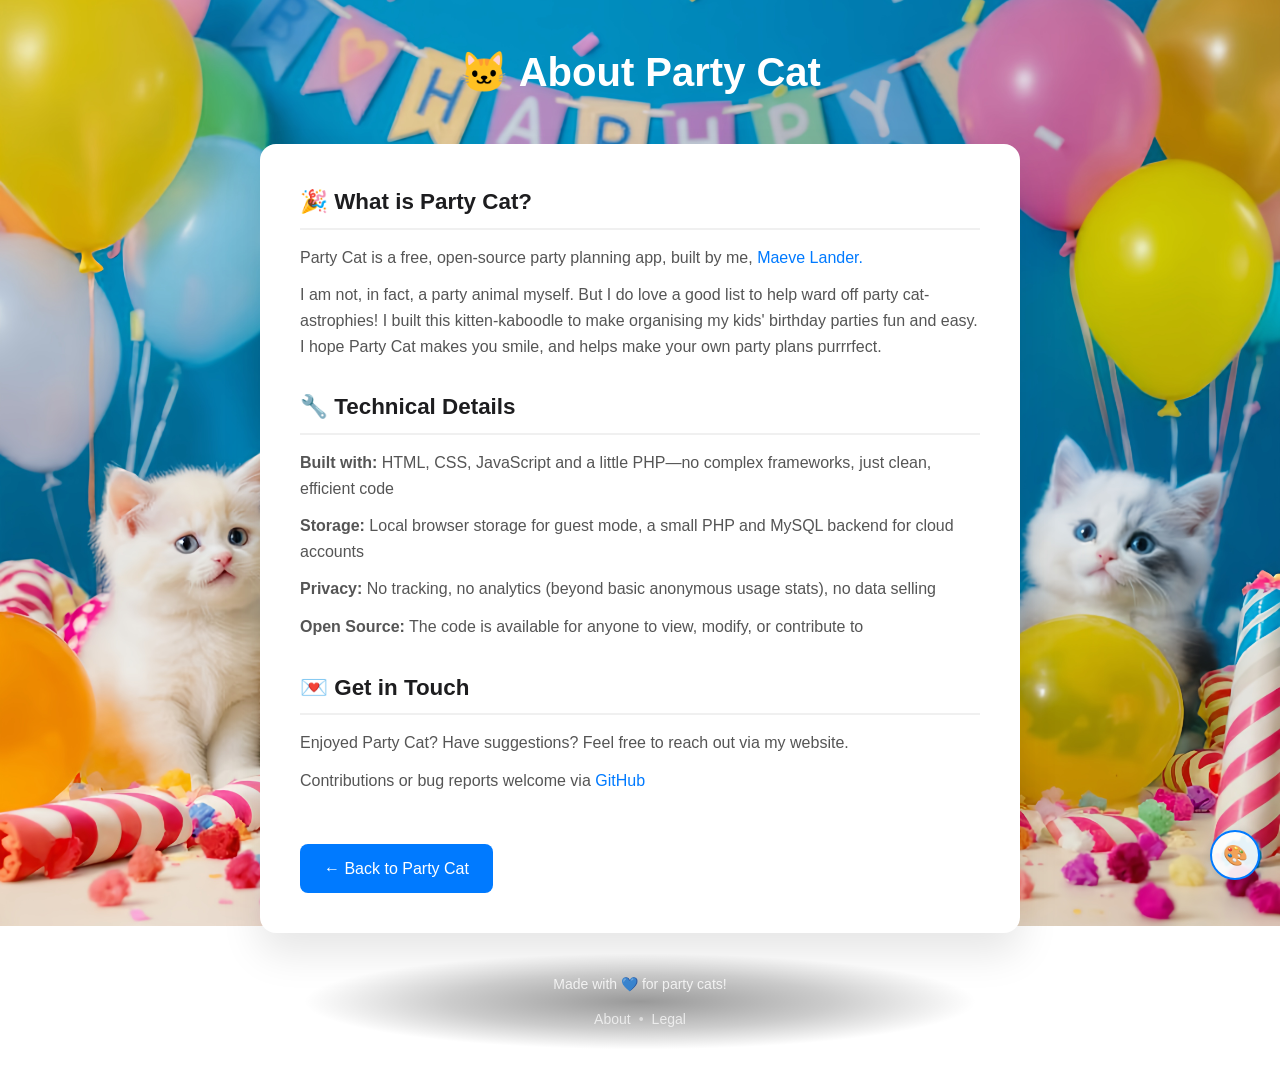
==== about.html @ 61559a0a "Move backend from Supabase to a self-hosted PHP + MySQL API Replace Supabase auth and REST with api/" ====
<!DOCTYPE html>
<html lang="en">
<head>
    <meta charset="UTF-8">
    <meta name="viewport" content="width=device-width, initial-scale=1.0">
    <title>About - Party Cat</title>
    <link rel="stylesheet" href="style.css">
</head>
<body class="page-about">
    <div class="page-container">
        <div class="page-header">
            <h1>🐱 About Party Cat</h1>
        </div>

        <div class="page-content">
            <div class="page-section">
                <h2>🎉 What is Party Cat?</h2>
                <p>Party Cat is a free, open-source party planning app, built by me, <a href="https://maevelander.net">Maeve Lander.</a></p>
                <p>I am not, in fact, a party animal myself. But I do love a good list to help ward off party cat-astrophies! I built this kitten-kaboodle to make organising my kids' birthday parties fun and easy. I hope Party Cat makes you smile, and helps make your own party plans purrrfect.</p>
            </div>

            <div class="page-section">
                <h2>🔧 Technical Details</h2>
                <p><strong>Built with:</strong> HTML, CSS, JavaScript and a little PHP—no complex frameworks, just clean, efficient code</p>
                <p><strong>Storage:</strong> Local browser storage for guest mode, a small PHP and MySQL backend for cloud accounts</p>
                <p><strong>Privacy:</strong> No tracking, no analytics (beyond basic anonymous usage stats), no data selling</p>
                <p><strong>Open Source:</strong> The code is available for anyone to view, modify, or contribute to</p>
            </div>

            <div class="page-section">
                <h2>💌 Get in Touch</h2>
                <p>Enjoyed Party Cat? Have suggestions? Feel free to reach out via my website.</p>
                <p>Contributions or bug reports welcome via <a href="https://github.com/maevelander/partycat">GitHub</a></p>
            </div>

            <a href="index.html" class="back-link">← Back to Party Cat</a>
        </div>
    </div>

    <!-- Footer -->
    <footer class="footer">
        <div class="footer-content">
            <div class="footer-love">
                Made with 💙 for party cats!
            </div>
            <div class="footer-links">
                <a href="about.html" class="footer-link">About</a>
                <span class="footer-separator">•</span>
                <a href="legal.html" class="footer-link">Legal</a>
            </div>
        </div>
    </footer>

    <!-- Background toggle button -->
    <button class="bg-toggle" onclick="
        document.body.classList.remove('bg-grey', 'bg-blue', 'bg-purple', 'bg-red');
        if (!window.bgIndex) window.bgIndex = 0;
        window.bgIndex = (window.bgIndex + 1) % 5;
        if (window.bgIndex === 1) {
            document.body.classList.add('bg-grey');
        } else if (window.bgIndex === 2) {
            document.body.classList.add('bg-blue');
        } else if (window.bgIndex === 3) {
            document.body.classList.add('bg-purple');
        } else if (window.bgIndex === 4) {
            document.body.classList.add('bg-red');
        }
        localStorage.setItem('partycat-bg', window.bgIndex);
    " title="Change background">🎨</button>

    <script>
        // Load saved background on page load
        document.addEventListener('DOMContentLoaded', function() {
            const savedBg = localStorage.getItem('partycat-bg');
            if (savedBg) {
                window.bgIndex = parseInt(savedBg);
                document.body.classList.remove('bg-grey', 'bg-blue', 'bg-purple', 'bg-red');
                if (window.bgIndex === 1) {
                    document.body.classList.add('bg-grey');
                } else if (window.bgIndex === 2) {
                    document.body.classList.add('bg-blue');
                } else if (window.bgIndex === 3) {
                    document.body.classList.add('bg-purple');
                } else if (window.bgIndex === 4) {
                    document.body.classList.add('bg-red');
                }
            }
        });
    </script>
</body>
</html>
---- style.css ----
* {
    margin: 0;
    padding: 0;
    box-sizing: border-box;
}

    body {
        font-family: -apple-system, BlinkMacSystemFont, 'Segoe UI', Roboto, sans-serif;
        background: url('purrrfect.jpg') center/cover no-repeat fixed;
        min-height: 100vh;
        padding: 20px;
        line-height: 1.6;
        transition: background 0.3s ease;
    }

    body.bg-grey {
        background: linear-gradient(135deg, #4facfe 0%, #00f2fe 60%, #004d7a 100%) !important;
        min-height: 100vh;
    }

    body.bg-blue {
        background: linear-gradient(135deg, #667eea 0%, #764ba2 60%, #4c63d2 100%) !important;
        min-height: 100vh;
    }

    body.bg-purple {
        background: linear-gradient(135deg, #11998e 0%, #38ef7d 60%, #0a5d61 100%) !important;
        min-height: 100vh;
    }

    body.bg-red {
        background: linear-gradient(135deg, #c44569 0%, #944e6b 60%, #4a1a2c 100%) !important;
        min-height: 100vh;
    }

    .container {
        max-width: 800px;
        margin: 0 auto;
        background: white;
        border-radius: 12px;
        padding: 30px;
        box-shadow: 0 8px 16px rgba(0, 0, 0, 0.1);
    }

    h1 {
        color: #1d1d1f;
        margin-bottom: 30px;
        text-align: center;
        font-size: 2.5em;
    }

    .add-guest {
        display: flex;
        gap: 10px;
        margin-bottom: 30px;
    }

    .add-guest input {
        flex: 1;
        padding: 12px;
        border: 2px solid #e5e5e7;
        border-radius: 8px;
        font-size: 16px;
    }

    .add-guest input:focus {
        outline: none;
        border-color: #007aff;
    }

    .add-guest button {
        padding: 12px 24px;
        background: #007aff;
        color: white;
        border: none;
        border-radius: 8px;
        font-size: 16px;
        cursor: pointer;
        transition: background 0.2s;
    }

    .add-guest button:hover {
        background: #0056b3;
    }

    .stats {
        display: grid;
        grid-template-columns: repeat(auto-fit, minmax(150px, 1fr));
        gap: 20px;
        margin-bottom: 30px;
    }

    .stat {
        background: #f8f9fa;
        padding: 20px;
        border-radius: 8px;
        text-align: center;
    }

    .stat-number {
        font-size: 2em;
        font-weight: bold;
        color: #1d1d1f;
    }

    .stat-label {
        color: #6e6e73;
        font-size: 0.9em;
    }

    .guest-list {
        display: grid;
        gap: 10px;
    }

    .guest-item {
        display: flex;
        align-items: center;
        justify-content: space-between;
        padding: 15px;
        background: #f8f9fa;
        border-radius: 8px;
        transition: background 0.2s;
    }

    .guest-item.yes {
        background: #d4edda;
        border-left: 4px solid #28a745;
    }

    .guest-item.no {
        background: #f8d7da;
        border-left: 4px solid #dc3545;
    }

    .guest-name {
        font-weight: 500;
        color: #1d1d1f;
        margin-right: 8px;
    }

    .guest-count {
        font-size: 0.85em;
        color: #6e6e73;
        margin-right: 8px;
    }

    .guest-actions {
        display: flex;
        gap: 10px;
    }

    .btn {
        padding: 8px 16px;
        border: none;
        border-radius: 6px;
        cursor: pointer;
        font-size: 14px;
        transition: all 0.2s;
    }

    .btn-yes {
        background: #28a745;
        color: white;
    }

    .btn-yes:hover {
        background: #218838;
    }

    .btn-no {
        background: #dc3545;
        color: white;
    }

    .btn-no:hover {
        background: #c82333;
    }

    .btn-pending {
        background: #6c757d;
        color: white;
    }

    .btn-pending:hover {
        background: #5a6268;
    }

    .btn-delete {
        background: #495057;
        color: white;
    }

    .btn-delete:hover {
        background: #343a40;
    }

    .status-badge {
        padding: 4px 8px;
        border-radius: 4px;
        font-size: 12px;
        font-weight: 500;
    }

    .status-yes {
        background: #d4edda;
        color: #155724;
    }

    .status-no {
        background: #f8d7da;
        color: #721c24;
    }

    .status-pending {
        background: #e2e3e5;
        color: #495057;
    }

    .empty-state {
        text-align: center;
        padding: 40px;
        color: #6e6e73;
    }

    .tabs {
        display: flex;
        border-bottom: 2px solid #e5e5e7;
        margin-bottom: 30px;
    }

    .tab {
        padding: 15px 30px;
        background: none;
        border: none;
        cursor: pointer;
        font-size: 16px;
        font-weight: 500;
        color: #6e6e73;
        border-bottom: 2px solid transparent;
        transition: all 0.2s;
    }

    .tab.active {
        color: #007aff;
        border-bottom-color: #007aff;
    }

    .tab:hover {
        color: #007aff;
    }

    .tab-content {
        display: none;
    }

    .tab-content.active {
        display: block;
    }

    .todo-item {
        display: flex;
        align-items: center;
        justify-content: space-between;
        padding: 15px;
        background: #f8f9fa;
        border-radius: 8px;
        margin-bottom: 10px;
        transition: background 0.2s;
    }

    .todo-item.completed {
        background: #d4edda;
        border-left: 4px solid #28a745;
    }

    .todo-item.completed .todo-text {
        text-decoration: line-through;
        color: #6e6e73;
    }

    .todo-text {
        flex: 1;
        margin-right: 15px;
    }

    .todo-actions {
        display: flex;
        gap: 10px;
    }

    .add-todo {
        display: flex;
        gap: 10px;
        margin-bottom: 30px;
    }

    .add-todo input {
        flex: 1;
        padding: 12px;
        border: 2px solid #e5e5e7;
        border-radius: 8px;
        font-size: 16px;
    }

    .add-todo input:focus {
        outline: none;
        border-color: #007aff;
    }

    /* Shopping List Styles */
    .shopping-item {
        display: flex;
        justify-content: space-between;
        align-items: center;
        padding: 15px;
        margin: 8px 0;
        background: white;
        border-radius: 8px;
        border: 1px solid #e5e5e7;
        transition: all 0.2s;
    }

    .shopping-item:hover {
        box-shadow: 0 2px 8px rgba(0, 0, 0, 0.1);
    }

    .shopping-item.bought {
        background: #f8f9fa;
        opacity: 0.8;
    }

    .shopping-item.bought .shopping-text {
        text-decoration: line-through;
        color: #6c757d;
    }

    .shopping-text {
        flex: 1;
        font-size: 16px;
        color: #333;
    }

    .shopping-actions {
        display: flex;
        gap: 10px;
    }

    .add-shopping-item {
        display: flex;
        gap: 10px;
        margin-bottom: 30px;
    }

    .add-shopping-item input {
        flex: 1;
        padding: 12px;
        border: 2px solid #e5e5e7;
        border-radius: 8px;
        font-size: 16px;
    }

    .add-shopping-item input:focus {
        outline: none;
        border-color: #007aff;
    }

    .add-shopping-item button {
        padding: 12px 24px;
        background: #007aff;
        color: white;
        border: none;
        border-radius: 8px;
        cursor: pointer;
        font-size: 16px;
        font-weight: 500;
        transition: background 0.2s;
    }

    .add-shopping-item button:hover {
        background: #0056b3;
    }

    .shopping-stats {
        display: grid;
        grid-template-columns: repeat(auto-fit, minmax(120px, 1fr));
        gap: 20px;
        margin-bottom: 30px;
    }

    .shopping-list {
        min-height: 200px;
    }

    .add-todo button {
        padding: 12px 24px;
        background: #007aff;
        color: white;
        border: none;
        border-radius: 8px;
        font-size: 16px;
        cursor: pointer;
        transition: background 0.2s;
    }

    .add-todo button:hover {
        background: #0056b3;
    }

    .todo-stats {
        display: grid;
        grid-template-columns: repeat(auto-fit, minmax(150px, 1fr));
        gap: 20px;
        margin-bottom: 30px;
    }

    /* Authentication styles */
    .auth-container {
        max-width: 400px;
        margin: 0 auto;
        background: white;
        border-radius: 12px;
        padding: 40px;
        box-shadow: 0 4px 6px rgba(0, 0, 0, 0.1);
    }

    .auth-tabs {
        display: flex;
        margin-bottom: 30px;
        border-bottom: 2px solid #e5e5e7;
    }

    .auth-tab {
        flex: 1;
        padding: 15px;
        background: none;
        border: none;
        cursor: pointer;
        font-size: 16px;
        font-weight: 500;
        color: #6e6e73;
        border-bottom: 2px solid transparent;
        transition: all 0.2s;
    }

    .auth-tab.active {
        color: #007aff;
        border-bottom-color: #007aff;
    }

    .auth-form {
        display: none;
    }

    .auth-form.active {
        display: block;
    }

    .form-group {
        margin-bottom: 20px;
    }

    .form-group label {
        display: block;
        margin-bottom: 5px;
        font-weight: 500;
        color: #1d1d1f;
    }

    .form-group input {
        width: 100%;
        padding: 12px;
        border: 2px solid #e5e5e7;
        border-radius: 8px;
        font-size: 16px;
    }

    .form-group input:focus {
        outline: none;
        border-color: #007aff;
    }

    .password-input-container {
        position: relative;
    }

    .password-toggle {
        position: absolute;
        right: 12px;
        top: 50%;
        transform: translateY(-50%);
        background: none;
        border: none;
        cursor: pointer;
        color: #6e6e73;
        padding: 4px;
        transition: color 0.2s;
        display: flex;
        align-items: center;
        justify-content: center;
    }

    .password-toggle:hover {
        color: #007aff;
    }

    .password-toggle svg {
        pointer-events: none;
    }

    .auth-button {
        width: 100%;
        padding: 12px;
        background: #007aff;
        color: white;
        border: none;
        border-radius: 8px;
        font-size: 16px;
        font-weight: 500;
        cursor: pointer;
        transition: background 0.2s;
    }

    .auth-button:hover {
        background: #0056b3;
    }

    .auth-button:disabled {
        background: #ccc;
        cursor: not-allowed;
    }

    .error-message {
        color: #dc3545;
        font-size: 14px;
        margin-top: 10px;
    }

    .success-message {
        color: #28a745;
        font-size: 14px;
        margin-top: 10px;
    }

    .forgot-password {
        text-align: center;
        margin: 15px 0;
    }

    .forgot-password-link {
        background: none;
        border: none;
        color: #007aff;
        cursor: pointer;
        font-size: 14px;
        text-decoration: none;
        transition: color 0.2s;
        padding: 4px 0;
    }

    .forgot-password-link:hover {
        color: #0056b3;
        text-decoration: underline;
    }

    .guest-mode-option {
        text-align: center;
        margin-top: 20px;
        padding-top: 20px;
        border-top: 1px solid #e0e0e0;
    }

    .guest-mode-option p {
        color: #6e6e73;
        font-size: 14px;
        margin: 0 0 12px 0;
    }

    .guest-mode-btn {
        width: 100%;
        padding: 12px;
        background: transparent;
        color: #007aff;
        border: 2px solid #007aff;
        border-radius: 8px;
        font-size: 16px;
        font-weight: 500;
        cursor: pointer;
        transition: all 0.2s;
    }

    .guest-mode-btn:hover {
        background: #007aff;
        color: white;
    }

    .guest-mode-note {
        color: #8e8e93 !important;
        font-size: 12px !important;
        margin-top: 8px !important;
    }

    .form-group small {
        display: block;
        color: #6e6e73;
        font-size: 12px;
        margin-top: 5px;
    }

    .hidden {
        display: none;
    }

    .user-info {
        display: flex;
        justify-content: flex-end;
        align-items: center;
        margin-bottom: 20px;
        gap: 10px;
    }

    .clear-data-btn {
        background: none;
        border: none;
        color: #dc3545;
        cursor: pointer;
        font-size: 14px;
        text-decoration: none;
        padding: 4px 8px;
        transition: color 0.2s;
    }

    .clear-data-btn:hover {
        color: #b02a37;
    }

    .logout-btn {
        background: none;
        border: none;
        color: #6c757d;
        cursor: pointer;
        font-size: 14px;
        text-decoration: none;
        padding: 4px 8px;
        transition: color 0.2s;
    }

    .logout-btn:hover {
        color: #495057;
    }

    .upgrade-btn {
        background: #007aff;
        border: none;
        color: white;
        cursor: pointer;
        font-size: 14px;
        text-decoration: none;
        padding: 8px 16px;
        border-radius: 6px;
        transition: background 0.2s;
        font-weight: 500;
    }

    .upgrade-btn:hover {
        background: #0056b3;
    }

    /* App header with toggle and actions */
    .app-header {
        display: flex;
        justify-content: space-between;
        align-items: center;
        margin-bottom: 20px;
        gap: 20px;
    }

    /* Storage mode toggle */
    .storage-toggle {
        display: flex;
        align-items: center;
        gap: 12px;
    }

    .toggle-container {
        position: relative;
        display: inline-block;
        width: 60px;
        height: 28px;
    }

    .toggle-input {
        opacity: 0;
        width: 0;
        height: 0;
    }

    .toggle-slider {
        position: absolute;
        cursor: pointer;
        top: 0;
        left: 0;
        right: 0;
        bottom: 0;
        background-color: #ccc;
        transition: .4s;
        border-radius: 28px;
    }

    .toggle-slider:before {
        position: absolute;
        content: "";
        height: 20px;
        width: 20px;
        left: 4px;
        bottom: 4px;
        background-color: white;
        transition: .4s;
        border-radius: 50%;
    }

    .toggle-input:checked + .toggle-slider {
        background-color: #007aff;
    }

    .toggle-input:checked + .toggle-slider:before {
        transform: translateX(32px);
    }

    .toggle-label {
        font-size: 14px;
        color: #1d1d1f;
        font-weight: 500;
        white-space: nowrap;
    }

    .toggle-label.inactive {
        color: #8e8e93;
    }

    /* Header actions */
    .header-actions {
        display: flex;
        align-items: center;
        gap: 15px;
    }

    .login-btn {
        background: none;
        border: none;
        color: #007aff;
        cursor: pointer;
        font-size: 14px;
        text-decoration: none;
        padding: 4px 8px;
        transition: color 0.2s;
        font-weight: 500;
    }

    .login-btn:hover {
        color: #0056b3;
    }

    /* Background toggle button */
    .bg-toggle {
        position: fixed;
        bottom: 20px;
        right: 20px;
        width: 50px;
        height: 50px;
        border-radius: 50%;
        background: rgba(255, 255, 255, 0.9);
        border: 2px solid #007aff;
        cursor: pointer;
        display: flex;
        align-items: center;
        justify-content: center;
        font-size: 20px;
        transition: all 0.2s;
        box-shadow: 0 2px 10px rgba(0, 0, 0, 0.1);
    }

    .bg-toggle:hover {
        background: rgba(255, 255, 255, 1);
        transform: scale(1.1);
    }

    /* Footer styles */
    .footer {
        padding: 40px 20px;
        text-align: center;
        color: rgba(255, 255, 255, 0.8);
        font-size: 14px;
        line-height: 1.6;
        max-width: 800px;
        margin: 0 auto;
    }

    /* Footer shadow only on cat background */
    body:not(.bg-grey):not(.bg-blue):not(.bg-purple):not(.bg-red) .footer {
        background: radial-gradient(ellipse 60% 50% at center, 
            rgba(0, 0, 0, 0.4) 0%, 
            rgba(0, 0, 0, 0.2) 40%, 
            rgba(0, 0, 0, 0) 70%);
    }

    /* All gradient backgrounds use white text for footer */

    .footer-content {
        max-width: 800px;
        margin: 0 auto;
    }

    .footer-love {
        margin-bottom: 12px;
    }

    .footer-author {
        color: rgba(255, 255, 255, 0.95);
        font-weight: 500;
    }

    .footer-links {
        display: flex;
        justify-content: center;
        align-items: center;
        gap: 8px;
        flex-wrap: wrap;
    }

    .footer-link {
        color: rgba(255, 255, 255, 0.7);
        text-decoration: none;
        transition: color 0.2s;
    }

    .footer-link:hover {
        color: rgba(255, 255, 255, 1);
        text-decoration: underline;
    }

    .footer-separator {
        color: rgba(255, 255, 255, 0.5);
    }

    /* Editable title styles */
    .editable-title {
        cursor: pointer;
        position: relative;
        padding: 8px;
        border-radius: 8px;
        transition: background-color 0.2s;
    }

    .editable-title:hover {
        background-color: #f0f0f0;
    }

    .editable-title.editing {
        background-color: white;
        border: 2px solid #007aff;
    }

    .title-input {
        font-size: inherit;
        font-weight: inherit;
        text-align: center;
        border: none;
        outline: none;
        background: transparent;
        width: 100%;
        color: #1d1d1f;
        font-family: inherit;
        margin: 0;
        padding: 8px;
        white-space: nowrap;
        overflow: hidden;
    }

    .editable-title.editing {
        background-color: white;
        border: 2px solid #007aff;
        white-space: nowrap;
    }

    /* Modal styles */
    .modal {
        position: fixed;
        top: 0;
        left: 0;
        width: 100%;
        height: 100%;
        z-index: 1000;
        display: flex;
        align-items: center;
        justify-content: center;
    }

    .modal.hidden {
        display: none;
    }

    .modal-backdrop {
        position: absolute;
        top: 0;
        left: 0;
        width: 100%;
        height: 100%;
        background: rgba(0, 0, 0, 0.5);
        backdrop-filter: blur(4px);
    }

    .modal-content {
        background: white;
        border-radius: 12px;
        padding: 30px;
        max-width: 450px;
        width: 90%;
        box-shadow: 0 20px 40px rgba(0, 0, 0, 0.15);
        position: relative;
        z-index: 1001;
    }

    .modal-content h2 {
        color: #1d1d1f;
        margin-bottom: 15px;
        font-size: 1.5em;
        text-align: center;
    }

    .modal-content p {
        color: #495057;
        margin-bottom: 20px;
        line-height: 1.5;
        text-align: center;
    }

    .modal-warning {
        background: #fff3cd;
        border: 1px solid #ffeaa7;
        border-radius: 8px;
        padding: 20px;
        margin: 20px 0;
    }

    .modal-warning p {
        color: #856404;
        margin-bottom: 10px;
        text-align: left;
    }

    .modal-warning ul {
        color: #856404;
        margin: 10px 0;
        padding-left: 20px;
    }

    .modal-warning li {
        margin-bottom: 5px;
    }

    .modal-buttons {
        display: flex;
        gap: 15px;
        justify-content: center;
        margin-top: 25px;
    }

    .modal-btn {
        padding: 12px 24px;
        border: none;
        border-radius: 8px;
        font-size: 16px;
        font-weight: 500;
        cursor: pointer;
        transition: all 0.2s;
        min-width: 120px;
    }

    .modal-cancel {
        background: #6c757d;
        color: white;
    }

    .modal-cancel:hover {
        background: #5a6268;
    }

    .modal-confirm {
        background: #dc3545;
        color: white;
    }

    .modal-confirm:hover {
        background: #c82333;
    }

    /* Mobile Optimizations */
    @media (max-width: 768px) {
        body {
            padding: 15px;
        }

        .container {
            padding: 20px;
            margin: 0 auto;
            box-shadow: 0 2px 8px rgba(0, 0, 0, 0.1);
        }

        h1 {
            font-size: 2em;
            margin-bottom: 20px;
        }

        /* Improve touch targets */
        .btn, .auth-button, .add-guest button, .add-todo button {
            min-height: 44px;
            padding: 12px 16px;
            font-size: 16px;
        }

        /* Stack stats on smaller screens */
        .stats, .todo-stats, .shopping-stats {
            grid-template-columns: repeat(2, 1fr);
            gap: 15px;
            margin-bottom: 20px;
        }

        /* Better guest item layout on mobile */
        .guest-item {
            flex-direction: column;
            align-items: flex-start;
            gap: 10px;
            padding: 15px;
        }

        .guest-actions {
            width: 100%;
            justify-content: space-between;
            gap: 8px;
        }

        .guest-actions .btn {
            flex: 1;
            text-align: center;
            min-height: 44px;
        }

        /* Better todo layout on mobile */
        .todo-item {
            flex-direction: column;
            align-items: flex-start;
            gap: 10px;
            padding: 15px;
        }

        .todo-text {
            margin-right: 0;
            width: 100%;
        }

        .todo-actions {
            width: 100%;
            justify-content: flex-start;
            gap: 8px;
        }

        /* Improve form layouts */
        .add-guest, .add-todo, .add-shopping-item {
            flex-direction: column;
            gap: 12px;
        }

        .add-guest input, .add-todo input, .add-shopping-item input {
            width: 100%;
            margin-bottom: 0;
        }

        .add-guest button, .add-todo button, .add-shopping-item button {
            width: 100%;
        }

        /* Better shopping item layout on mobile */
        .shopping-item {
            flex-direction: column;
            align-items: flex-start;
            gap: 15px;
            padding: 15px;
        }

        .shopping-text {
            margin-right: 0;
            width: 100%;
            font-size: 16px;
            line-height: 1.4;
        }

        .shopping-actions {
            width: 100%;
            justify-content: flex-start;
            gap: 8px;
        }

        .shopping-actions .btn {
            text-align: center;
            min-height: 44px;
        }

        /* Auth forms */
        .auth-container {
            padding: 20px;
        }

        .auth-tabs {
            margin-bottom: 20px;
        }

        .auth-tab {
            flex: 1;
            padding: 12px 8px;
            font-size: 14px;
        }

        .forgot-password-link {
            font-size: 14px;
            padding: 8px 0;
        }

        /* Modal improvements */
        .modal-content {
            margin: 20px;
            max-width: calc(100vw - 40px);
            max-height: calc(100vh - 40px);
            overflow-y: auto;
        }

        .modal-buttons {
            flex-direction: column;
            gap: 10px;
        }

        .modal-btn {
            width: 100%;
            min-height: 44px;
        }

        /* Background toggle button */
        .bg-toggle {
            bottom: 15px;
            right: 15px;
            width: 44px;
            height: 44px;
            font-size: 18px;
        }

        /* Header actions */
        .header-actions {
            flex-wrap: wrap;
            gap: 8px;
            margin-bottom: 15px;
        }

        .clear-data-btn, .logout-btn {
            font-size: 14px;
            padding: 8px 12px;
        }

        /* Footer mobile */
        .footer-content {
            flex-direction: column;
            gap: 12px;
            text-align: center;
        }

        .footer-love {
            text-align: center;
        }
    }

    /* Extra small screens */
    @media (max-width: 480px) {
        .stats, .todo-stats, .shopping-stats {
            grid-template-columns: 1fr;
            gap: 10px;
        }

        .stat {
            padding: 15px;
        }

        .stat-number {
            font-size: 1.5em;
        }

        h1 {
            font-size: 1.8em;
        }

        .container {
            padding: 15px;
        }

        .tabs {
            margin-bottom: 20px;
        }

        .tab {
            padding: 12px 15px;
            font-size: 14px;
        }
    }

    /* About and Legal Pages Styles */
    body.page-about {
        background: url('purrrfect.jpg') center/cover no-repeat fixed;
        min-height: 100vh;
        color: #333;
        padding: 0;
    }

    body.page-legal {
        background: url('purrrfect.jpg') center/cover no-repeat fixed;
        min-height: 100vh;
        color: #333;
        padding: 0;
    }

    /* Override default gradients when background classes are applied */
    body.page-about.bg-grey,
    body.page-legal.bg-grey {
        background: linear-gradient(135deg, #4facfe 0%, #00f2fe 60%, #004d7a 100%) !important;
    }

    body.page-about.bg-blue,
    body.page-legal.bg-blue {
        background: linear-gradient(135deg, #667eea 0%, #764ba2 60%, #4c63d2 100%) !important;
    }

    body.page-about.bg-purple,
    body.page-legal.bg-purple {
        background: linear-gradient(135deg, #11998e 0%, #38ef7d 60%, #0a5d61 100%) !important;
    }

    body.page-about.bg-red,
    body.page-legal.bg-red {
        background: linear-gradient(135deg, #c44569 0%, #944e6b 60%, #4a1a2c 100%) !important;
    }

    .page-container {
        max-width: 800px;
        margin: 0 auto;
        padding: 40px 20px 0 20px;
    }

    .page-header {
        text-align: center;
        margin-bottom: 40px;
    }

    .page-header h1 {
        color: white;
        font-size: 2.5em;
        margin-bottom: 10px;
    }

    .page-header p {
        color: rgba(255, 255, 255, 0.8);
        font-size: 1.1em;
    }

    .page-content {
        background: white;
        padding: 40px;
        border-radius: 16px;
        box-shadow: 0 20px 40px rgba(0, 0, 0, 0.1);
        margin-bottom: 0;
    }

    .page-section {
        margin-bottom: 30px;
    }

    .page-section h2 {
        color: #1d1d1f;
        margin-bottom: 15px;
        font-size: 1.4em;
        border-bottom: 2px solid #f0f0f0;
        padding-bottom: 8px;
    }

    .page-section p {
        margin-bottom: 12px;
        color: #555;
    }

    .page-section a {
        color: #007aff;
        text-decoration: none;
        font-weight: 500;
        transition: color 0.2s;
    }

    .page-section a:hover {
        color: #0056b3;
        text-decoration: underline;
    }

    .back-link {
        display: inline-block;
        background: #007aff;
        color: white;
        padding: 12px 24px;
        text-decoration: none;
        border-radius: 8px;
        font-weight: 500;
        transition: background 0.2s;
        margin-top: 20px;
    }

    .back-link:hover {
        background: #0056b3;
    }

    @media (max-width: 768px) {
        .page-container {
            padding: 20px 15px;
        }
        
        .page-content {
            padding: 25px;
        }
        
        .page-header h1 {
            font-size: 2em;
        }
    }
/* Honeypot field on the signup and reset forms: kept off-screen so only bots fill it in */
.hp-field {
    position: absolute;
    left: -10000px;
    width: 1px;
    height: 1px;
    opacity: 0;
}
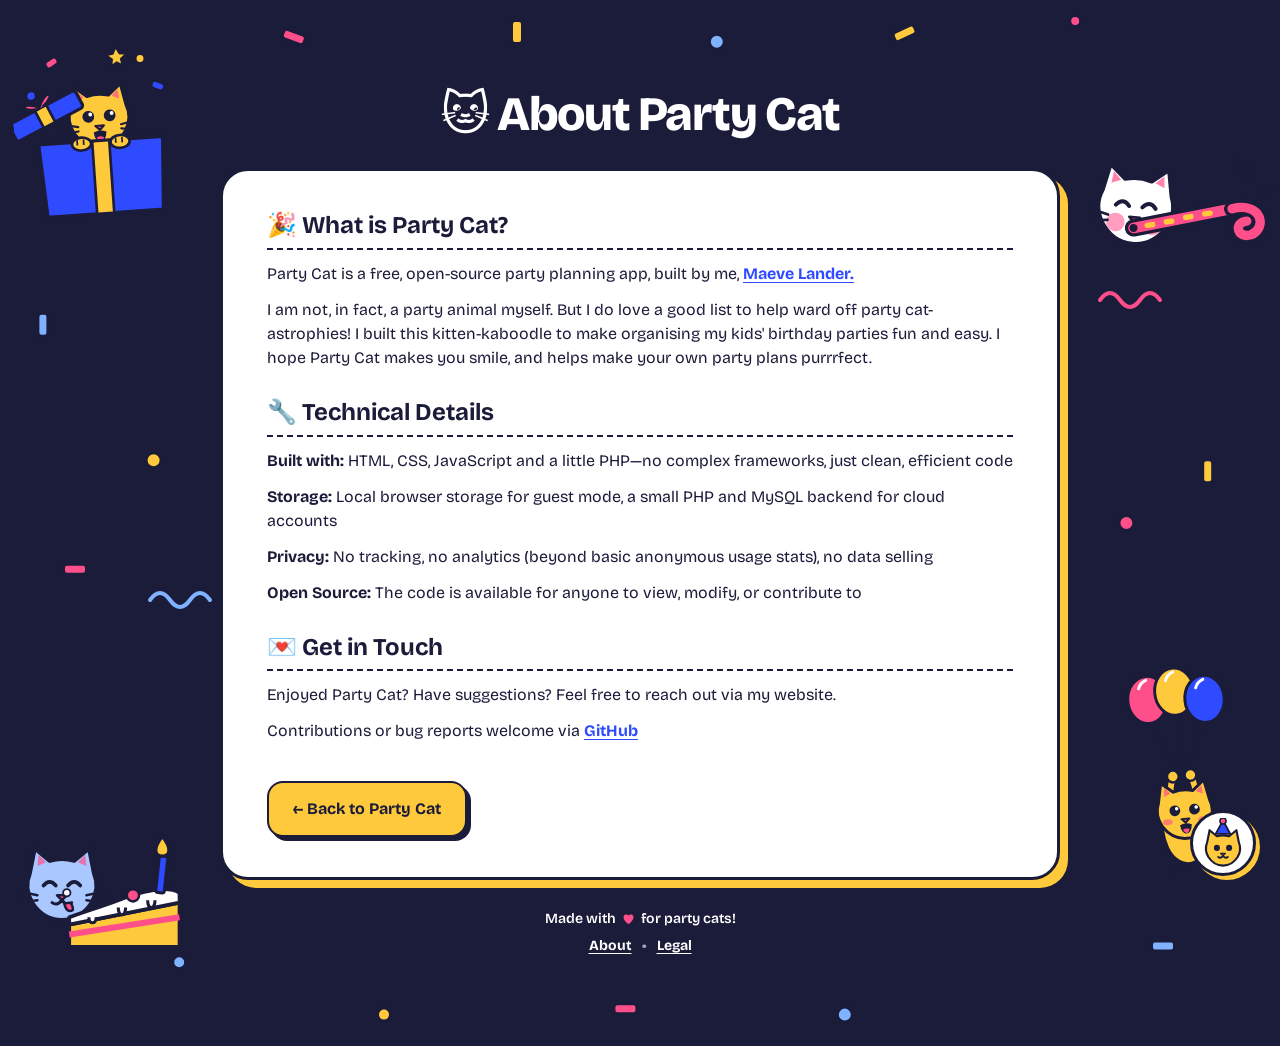
==== commit 50aebeb2: "Add four switchable themes: Confetti, Astro Cat, Loose Thread, Calm Cat Replace the background picke" ====
--- a/about.html
+++ b/about.html
@@ -5,8 +5,20 @@
     <meta name="viewport" content="width=device-width, initial-scale=1.0">
     <title>About - Party Cat</title>
     <link rel="stylesheet" href="style.css">
+    <link rel="stylesheet" id="theme-stylesheet" href="themes/confetti/theme.css">
+    <script src="themes/themes.js"></script>
 </head>
 <body class="page-about">
+    <!-- Theme artwork (decorative; each theme fills these slots) -->
+    <div class="theme-art" aria-hidden="true">
+        <span class="art art-1"></span>
+        <span class="art art-2"></span>
+        <span class="art art-3"></span>
+        <span class="art art-4"></span>
+        <span class="art art-5"></span>
+        <span class="art art-6"></span>
+    </div>
+
     <div class="page-container">
         <div class="page-header">
             <h1>🐱 About Party Cat</h1>
@@ -41,7 +53,7 @@
     <footer class="footer">
         <div class="footer-content">
             <div class="footer-love">
-                Made with 💙 for party cats!
+                Made with <span class="footer-heart" role="img" aria-label="love">💙</span> for party cats!
             </div>
             <div class="footer-links">
                 <a href="about.html" class="footer-link">About</a>
@@ -51,41 +63,10 @@
         </div>
     </footer>
 
-    <!-- Background toggle button -->
-    <button class="bg-toggle" onclick="
-        document.body.classList.remove('bg-grey', 'bg-blue', 'bg-purple', 'bg-red');
-        if (!window.bgIndex) window.bgIndex = 0;
-        window.bgIndex = (window.bgIndex + 1) % 5;
-        if (window.bgIndex === 1) {
-            document.body.classList.add('bg-grey');
-        } else if (window.bgIndex === 2) {
-            document.body.classList.add('bg-blue');
-        } else if (window.bgIndex === 3) {
-            document.body.classList.add('bg-purple');
-        } else if (window.bgIndex === 4) {
-            document.body.classList.add('bg-red');
-        }
-        localStorage.setItem('partycat-bg', window.bgIndex);
-    " title="Change background">🎨</button>
+    <!-- Theme switcher -->
+    <button type="button" class="theme-toggle" onclick="cycleTheme()" title="Change theme" aria-label="Change theme">
+        <span class="theme-toggle-icon" aria-hidden="true"></span>
+    </button>
 
-    <script>
-        // Load saved background on page load
-        document.addEventListener('DOMContentLoaded', function() {
-            const savedBg = localStorage.getItem('partycat-bg');
-            if (savedBg) {
-                window.bgIndex = parseInt(savedBg);
-                document.body.classList.remove('bg-grey', 'bg-blue', 'bg-purple', 'bg-red');
-                if (window.bgIndex === 1) {
-                    document.body.classList.add('bg-grey');
-                } else if (window.bgIndex === 2) {
-                    document.body.classList.add('bg-blue');
-                } else if (window.bgIndex === 3) {
-                    document.body.classList.add('bg-purple');
-                } else if (window.bgIndex === 4) {
-                    document.body.classList.add('bg-red');
-                }
-            }
-        });
-    </script>
 </body>
 </html>
--- a/style.css
+++ b/style.css
@@ -1,1339 +1,878 @@
+/* ==========================================================================
+   Party Cat — shared base styles
+   --------------------------------------------------------------------------
+   Layout and structure for every page. Colours, fonts and shapes come from
+   CSS custom properties that each theme sets in themes/<theme>/theme.css.
+   The defaults below are a neutral fallback if no theme file loads.
+   Theme artwork slots: .theme-art .art-1….art-6 (page margins),
+   .hero-art / .hero-art-alt (beside the title), .container::before/::after
+   (card ears), .theme-toggle-icon (switcher button).
+   ========================================================================== */
+
+:root {
+    --font-body: -apple-system, BlinkMacSystemFont, 'Segoe UI', Roboto, sans-serif;
+    --font-display: var(--font-body);
+    --font-num: var(--font-display);
+
+    --page-bg: #F4F4F6;
+    --ink: #1D1D1F;
+    --muted: #6E6E73;
+    --line: #E5E5E7;
+
+    --card: #FFFFFF;
+    --card-border: 1px solid var(--line);
+    --card-radius: 24px;
+    --card-shadow: 0 8px 30px rgba(0, 0, 0, 0.08);
+    --card-pad: 30px 44px 40px;
+    --card-max: 860px;
+
+    --accent: #2F4BFF;
+    --accent-ink: #FFFFFF;
+    --accent-hover: var(--accent);
+    --accent-border: 0 solid transparent;
+    --accent-shadow: none;
+
+    --yes: #1E9E5A;  --yes-ink: #FFFFFF;  --yes-tint: #E5F6EC;  --yes-badge-ink: var(--yes-ink);
+    --no: #D9434F;   --no-ink: #FFFFFF;   --no-tint: #FCE6E8;   --no-badge-ink: var(--no-ink);
+    --pend: #8E8E93; --pend-ink: var(--ink); --pend-tint: #F1F1F3; --pend-badge-bg: var(--pend-tint); --pend-badge-border: 0 solid transparent;
+    --total: var(--ink);
+
+    --control-radius: 999px;
+    --control-height: 52px;
+    --input-bg: #FFFFFF;
+    --input-border: 2px solid var(--line);
+    --input-focus: var(--accent);
+
+    --tab-gap: 8px;
+    --tab-bg: transparent;
+    --tab-ink: var(--ink);
+    --tab-border: 2px solid var(--line);
+    --tab-active-bg: var(--ink);
+    --tab-active-ink: var(--card);
+    --tab-active-border: var(--tab-border);
+    --tabs-track: transparent;
+
+    --row-bg: transparent;
+    --row-border: 0 solid transparent;
+    --row-divider: 1px solid var(--line);
+    --row-radius: 0;
+    --row-gap: 0;
+    --row-pad: 12px 0;
+
+    --btn-bg: transparent;
+    --btn-ink: var(--ink);
+    --btn-border: 1.5px solid var(--line);
+    --btn-radius: 999px;
+    --btn-group-gap: 6px;
+
+    --stat-bg: transparent;
+    --stat-radius: 0;
+    --stats-border: 0;
+
+    --header-btn-border: 1.5px solid var(--line);
+    --login-bg: var(--ink);
+    --login-ink: var(--card);
+    --toggle-track: var(--line);
+    --toggle-on: var(--accent);
+    --toggle-knob: #FFFFFF;
+
+    --footer-ink: var(--muted);
+    --footer-link: var(--ink);
+    --heart: #FF4F8B;
+
+    --switcher-bg: var(--card);
+    --switcher-border: var(--card-border);
+    --switcher-shadow: var(--card-shadow);
+
+    --modal-backdrop: rgba(0, 0, 0, 0.45);
+}
+
 * {
     margin: 0;
     padding: 0;
     box-sizing: border-box;
 }
 
-    body {
-        font-family: -apple-system, BlinkMacSystemFont, 'Segoe UI', Roboto, sans-serif;
-        background: url('purrrfect.jpg') center/cover no-repeat fixed;
-        min-height: 100vh;
-        padding: 20px;
-        line-height: 1.6;
-        transition: background 0.3s ease;
-    }
-
-    body.bg-grey {
-        background: linear-gradient(135deg, #4facfe 0%, #00f2fe 60%, #004d7a 100%) !important;
-        min-height: 100vh;
-    }
-
-    body.bg-blue {
-        background: linear-gradient(135deg, #667eea 0%, #764ba2 60%, #4c63d2 100%) !important;
-        min-height: 100vh;
-    }
-
-    body.bg-purple {
-        background: linear-gradient(135deg, #11998e 0%, #38ef7d 60%, #0a5d61 100%) !important;
-        min-height: 100vh;
-    }
-
-    body.bg-red {
-        background: linear-gradient(135deg, #c44569 0%, #944e6b 60%, #4a1a2c 100%) !important;
-        min-height: 100vh;
-    }
-
-    .container {
-        max-width: 800px;
-        margin: 0 auto;
-        background: white;
-        border-radius: 12px;
-        padding: 30px;
-        box-shadow: 0 8px 16px rgba(0, 0, 0, 0.1);
-    }
-
-    h1 {
-        color: #1d1d1f;
-        margin-bottom: 30px;
-        text-align: center;
-        font-size: 2.5em;
-    }
-
-    .add-guest {
-        display: flex;
-        gap: 10px;
-        margin-bottom: 30px;
-    }
-
-    .add-guest input {
-        flex: 1;
-        padding: 12px;
-        border: 2px solid #e5e5e7;
-        border-radius: 8px;
-        font-size: 16px;
-    }
-
-    .add-guest input:focus {
-        outline: none;
-        border-color: #007aff;
-    }
-
-    .add-guest button {
-        padding: 12px 24px;
-        background: #007aff;
-        color: white;
-        border: none;
-        border-radius: 8px;
-        font-size: 16px;
-        cursor: pointer;
-        transition: background 0.2s;
-    }
-
-    .add-guest button:hover {
-        background: #0056b3;
-    }
-
-    .stats {
-        display: grid;
-        grid-template-columns: repeat(auto-fit, minmax(150px, 1fr));
-        gap: 20px;
-        margin-bottom: 30px;
-    }
-
-    .stat {
-        background: #f8f9fa;
-        padding: 20px;
-        border-radius: 8px;
-        text-align: center;
-    }
-
-    .stat-number {
-        font-size: 2em;
-        font-weight: bold;
-        color: #1d1d1f;
-    }
-
-    .stat-label {
-        color: #6e6e73;
-        font-size: 0.9em;
-    }
-
-    .guest-list {
-        display: grid;
-        gap: 10px;
-    }
-
-    .guest-item {
-        display: flex;
-        align-items: center;
-        justify-content: space-between;
-        padding: 15px;
-        background: #f8f9fa;
-        border-radius: 8px;
-        transition: background 0.2s;
-    }
-
-    .guest-item.yes {
-        background: #d4edda;
-        border-left: 4px solid #28a745;
-    }
-
-    .guest-item.no {
-        background: #f8d7da;
-        border-left: 4px solid #dc3545;
-    }
-
-    .guest-name {
-        font-weight: 500;
-        color: #1d1d1f;
-        margin-right: 8px;
-    }
-
-    .guest-count {
-        font-size: 0.85em;
-        color: #6e6e73;
-        margin-right: 8px;
-    }
-
-    .guest-actions {
-        display: flex;
-        gap: 10px;
-    }
-
-    .btn {
-        padding: 8px 16px;
-        border: none;
-        border-radius: 6px;
-        cursor: pointer;
-        font-size: 14px;
-        transition: all 0.2s;
-    }
-
-    .btn-yes {
-        background: #28a745;
-        color: white;
-    }
-
-    .btn-yes:hover {
-        background: #218838;
-    }
-
-    .btn-no {
-        background: #dc3545;
-        color: white;
-    }
-
-    .btn-no:hover {
-        background: #c82333;
-    }
-
-    .btn-pending {
-        background: #6c757d;
-        color: white;
-    }
-
-    .btn-pending:hover {
-        background: #5a6268;
-    }
-
-    .btn-delete {
-        background: #495057;
-        color: white;
-    }
-
-    .btn-delete:hover {
-        background: #343a40;
-    }
-
-    .status-badge {
-        padding: 4px 8px;
-        border-radius: 4px;
-        font-size: 12px;
-        font-weight: 500;
-    }
-
-    .status-yes {
-        background: #d4edda;
-        color: #155724;
-    }
-
-    .status-no {
-        background: #f8d7da;
-        color: #721c24;
-    }
-
-    .status-pending {
-        background: #e2e3e5;
-        color: #495057;
-    }
-
-    .empty-state {
-        text-align: center;
-        padding: 40px;
-        color: #6e6e73;
-    }
-
-    .tabs {
-        display: flex;
-        border-bottom: 2px solid #e5e5e7;
-        margin-bottom: 30px;
-    }
-
-    .tab {
-        padding: 15px 30px;
-        background: none;
-        border: none;
-        cursor: pointer;
-        font-size: 16px;
-        font-weight: 500;
-        color: #6e6e73;
-        border-bottom: 2px solid transparent;
-        transition: all 0.2s;
-    }
-
-    .tab.active {
-        color: #007aff;
-        border-bottom-color: #007aff;
-    }
-
-    .tab:hover {
-        color: #007aff;
-    }
-
-    .tab-content {
-        display: none;
-    }
-
-    .tab-content.active {
-        display: block;
-    }
-
-    .todo-item {
-        display: flex;
-        align-items: center;
-        justify-content: space-between;
-        padding: 15px;
-        background: #f8f9fa;
-        border-radius: 8px;
-        margin-bottom: 10px;
-        transition: background 0.2s;
-    }
-
-    .todo-item.completed {
-        background: #d4edda;
-        border-left: 4px solid #28a745;
-    }
-
-    .todo-item.completed .todo-text {
-        text-decoration: line-through;
-        color: #6e6e73;
-    }
-
-    .todo-text {
-        flex: 1;
-        margin-right: 15px;
-    }
-
-    .todo-actions {
-        display: flex;
-        gap: 10px;
-    }
-
-    .add-todo {
-        display: flex;
-        gap: 10px;
-        margin-bottom: 30px;
-    }
-
-    .add-todo input {
-        flex: 1;
-        padding: 12px;
-        border: 2px solid #e5e5e7;
-        border-radius: 8px;
-        font-size: 16px;
-    }
-
-    .add-todo input:focus {
-        outline: none;
-        border-color: #007aff;
-    }
-
-    /* Shopping List Styles */
-    .shopping-item {
-        display: flex;
-        justify-content: space-between;
-        align-items: center;
-        padding: 15px;
-        margin: 8px 0;
-        background: white;
-        border-radius: 8px;
-        border: 1px solid #e5e5e7;
-        transition: all 0.2s;
-    }
-
-    .shopping-item:hover {
-        box-shadow: 0 2px 8px rgba(0, 0, 0, 0.1);
-    }
-
-    .shopping-item.bought {
-        background: #f8f9fa;
-        opacity: 0.8;
-    }
-
-    .shopping-item.bought .shopping-text {
-        text-decoration: line-through;
-        color: #6c757d;
-    }
-
-    .shopping-text {
-        flex: 1;
-        font-size: 16px;
-        color: #333;
-    }
-
-    .shopping-actions {
-        display: flex;
-        gap: 10px;
-    }
-
-    .add-shopping-item {
-        display: flex;
-        gap: 10px;
-        margin-bottom: 30px;
-    }
-
-    .add-shopping-item input {
-        flex: 1;
-        padding: 12px;
-        border: 2px solid #e5e5e7;
-        border-radius: 8px;
-        font-size: 16px;
-    }
-
-    .add-shopping-item input:focus {
-        outline: none;
-        border-color: #007aff;
-    }
-
-    .add-shopping-item button {
-        padding: 12px 24px;
-        background: #007aff;
-        color: white;
-        border: none;
-        border-radius: 8px;
-        cursor: pointer;
-        font-size: 16px;
-        font-weight: 500;
-        transition: background 0.2s;
-    }
-
-    .add-shopping-item button:hover {
-        background: #0056b3;
-    }
-
-    .shopping-stats {
-        display: grid;
-        grid-template-columns: repeat(auto-fit, minmax(120px, 1fr));
-        gap: 20px;
-        margin-bottom: 30px;
-    }
-
-    .shopping-list {
-        min-height: 200px;
-    }
-
-    .add-todo button {
-        padding: 12px 24px;
-        background: #007aff;
-        color: white;
-        border: none;
-        border-radius: 8px;
-        font-size: 16px;
-        cursor: pointer;
-        transition: background 0.2s;
-    }
-
-    .add-todo button:hover {
-        background: #0056b3;
-    }
-
-    .todo-stats {
-        display: grid;
-        grid-template-columns: repeat(auto-fit, minmax(150px, 1fr));
-        gap: 20px;
-        margin-bottom: 30px;
-    }
-
-    /* Authentication styles */
-    .auth-container {
-        max-width: 400px;
-        margin: 0 auto;
-        background: white;
-        border-radius: 12px;
-        padding: 40px;
-        box-shadow: 0 4px 6px rgba(0, 0, 0, 0.1);
-    }
-
-    .auth-tabs {
-        display: flex;
-        margin-bottom: 30px;
-        border-bottom: 2px solid #e5e5e7;
-    }
-
-    .auth-tab {
-        flex: 1;
-        padding: 15px;
-        background: none;
-        border: none;
-        cursor: pointer;
-        font-size: 16px;
-        font-weight: 500;
-        color: #6e6e73;
-        border-bottom: 2px solid transparent;
-        transition: all 0.2s;
-    }
-
-    .auth-tab.active {
-        color: #007aff;
-        border-bottom-color: #007aff;
-    }
-
-    .auth-form {
-        display: none;
-    }
-
-    .auth-form.active {
-        display: block;
-    }
-
-    .form-group {
-        margin-bottom: 20px;
-    }
-
-    .form-group label {
-        display: block;
-        margin-bottom: 5px;
-        font-weight: 500;
-        color: #1d1d1f;
-    }
-
-    .form-group input {
-        width: 100%;
-        padding: 12px;
-        border: 2px solid #e5e5e7;
-        border-radius: 8px;
-        font-size: 16px;
-    }
-
-    .form-group input:focus {
-        outline: none;
-        border-color: #007aff;
-    }
-
-    .password-input-container {
-        position: relative;
-    }
-
-    .password-toggle {
-        position: absolute;
-        right: 12px;
-        top: 50%;
-        transform: translateY(-50%);
-        background: none;
-        border: none;
-        cursor: pointer;
-        color: #6e6e73;
-        padding: 4px;
-        transition: color 0.2s;
-        display: flex;
-        align-items: center;
-        justify-content: center;
-    }
-
-    .password-toggle:hover {
-        color: #007aff;
-    }
-
-    .password-toggle svg {
-        pointer-events: none;
-    }
-
-    .auth-button {
-        width: 100%;
-        padding: 12px;
-        background: #007aff;
-        color: white;
-        border: none;
-        border-radius: 8px;
-        font-size: 16px;
-        font-weight: 500;
-        cursor: pointer;
-        transition: background 0.2s;
-    }
-
-    .auth-button:hover {
-        background: #0056b3;
-    }
-
-    .auth-button:disabled {
-        background: #ccc;
-        cursor: not-allowed;
-    }
-
-    .error-message {
-        color: #dc3545;
-        font-size: 14px;
-        margin-top: 10px;
-    }
-
-    .success-message {
-        color: #28a745;
-        font-size: 14px;
-        margin-top: 10px;
-    }
-
-    .forgot-password {
-        text-align: center;
-        margin: 15px 0;
-    }
-
-    .forgot-password-link {
-        background: none;
-        border: none;
-        color: #007aff;
-        cursor: pointer;
-        font-size: 14px;
-        text-decoration: none;
-        transition: color 0.2s;
-        padding: 4px 0;
-    }
-
-    .forgot-password-link:hover {
-        color: #0056b3;
-        text-decoration: underline;
-    }
-
-    .guest-mode-option {
-        text-align: center;
-        margin-top: 20px;
-        padding-top: 20px;
-        border-top: 1px solid #e0e0e0;
-    }
-
-    .guest-mode-option p {
-        color: #6e6e73;
-        font-size: 14px;
-        margin: 0 0 12px 0;
-    }
-
-    .guest-mode-btn {
-        width: 100%;
-        padding: 12px;
-        background: transparent;
-        color: #007aff;
-        border: 2px solid #007aff;
-        border-radius: 8px;
-        font-size: 16px;
-        font-weight: 500;
-        cursor: pointer;
-        transition: all 0.2s;
-    }
-
-    .guest-mode-btn:hover {
-        background: #007aff;
-        color: white;
-    }
-
-    .guest-mode-note {
-        color: #8e8e93 !important;
-        font-size: 12px !important;
-        margin-top: 8px !important;
-    }
-
-    .form-group small {
-        display: block;
-        color: #6e6e73;
-        font-size: 12px;
-        margin-top: 5px;
-    }
-
-    .hidden {
-        display: none;
-    }
-
-    .user-info {
-        display: flex;
-        justify-content: flex-end;
-        align-items: center;
-        margin-bottom: 20px;
-        gap: 10px;
-    }
-
-    .clear-data-btn {
-        background: none;
-        border: none;
-        color: #dc3545;
-        cursor: pointer;
-        font-size: 14px;
-        text-decoration: none;
-        padding: 4px 8px;
-        transition: color 0.2s;
-    }
-
-    .clear-data-btn:hover {
-        color: #b02a37;
-    }
-
-    .logout-btn {
-        background: none;
-        border: none;
-        color: #6c757d;
-        cursor: pointer;
-        font-size: 14px;
-        text-decoration: none;
-        padding: 4px 8px;
-        transition: color 0.2s;
-    }
-
-    .logout-btn:hover {
-        color: #495057;
-    }
-
-    .upgrade-btn {
-        background: #007aff;
-        border: none;
-        color: white;
-        cursor: pointer;
-        font-size: 14px;
-        text-decoration: none;
-        padding: 8px 16px;
-        border-radius: 6px;
-        transition: background 0.2s;
-        font-weight: 500;
-    }
-
-    .upgrade-btn:hover {
-        background: #0056b3;
-    }
-
-    /* App header with toggle and actions */
-    .app-header {
-        display: flex;
-        justify-content: space-between;
-        align-items: center;
-        margin-bottom: 20px;
-        gap: 20px;
-    }
-
-    /* Storage mode toggle */
-    .storage-toggle {
-        display: flex;
-        align-items: center;
-        gap: 12px;
-    }
-
-    .toggle-container {
-        position: relative;
-        display: inline-block;
-        width: 60px;
-        height: 28px;
-    }
-
-    .toggle-input {
-        opacity: 0;
-        width: 0;
-        height: 0;
-    }
-
-    .toggle-slider {
-        position: absolute;
-        cursor: pointer;
-        top: 0;
-        left: 0;
-        right: 0;
-        bottom: 0;
-        background-color: #ccc;
-        transition: .4s;
-        border-radius: 28px;
-    }
-
-    .toggle-slider:before {
-        position: absolute;
-        content: "";
-        height: 20px;
-        width: 20px;
-        left: 4px;
-        bottom: 4px;
-        background-color: white;
-        transition: .4s;
-        border-radius: 50%;
-    }
-
-    .toggle-input:checked + .toggle-slider {
-        background-color: #007aff;
-    }
-
-    .toggle-input:checked + .toggle-slider:before {
-        transform: translateX(32px);
-    }
-
-    .toggle-label {
-        font-size: 14px;
-        color: #1d1d1f;
-        font-weight: 500;
-        white-space: nowrap;
-    }
-
-    .toggle-label.inactive {
-        color: #8e8e93;
-    }
-
-    /* Header actions */
-    .header-actions {
-        display: flex;
-        align-items: center;
-        gap: 15px;
-    }
-
-    .login-btn {
-        background: none;
-        border: none;
-        color: #007aff;
-        cursor: pointer;
-        font-size: 14px;
-        text-decoration: none;
-        padding: 4px 8px;
-        transition: color 0.2s;
-        font-weight: 500;
-    }
-
-    .login-btn:hover {
-        color: #0056b3;
-    }
-
-    /* Background toggle button */
-    .bg-toggle {
-        position: fixed;
-        bottom: 20px;
-        right: 20px;
-        width: 50px;
-        height: 50px;
-        border-radius: 50%;
-        background: rgba(255, 255, 255, 0.9);
-        border: 2px solid #007aff;
-        cursor: pointer;
-        display: flex;
-        align-items: center;
-        justify-content: center;
-        font-size: 20px;
-        transition: all 0.2s;
-        box-shadow: 0 2px 10px rgba(0, 0, 0, 0.1);
-    }
-
-    .bg-toggle:hover {
-        background: rgba(255, 255, 255, 1);
-        transform: scale(1.1);
-    }
-
-    /* Footer styles */
-    .footer {
-        padding: 40px 20px;
-        text-align: center;
-        color: rgba(255, 255, 255, 0.8);
-        font-size: 14px;
-        line-height: 1.6;
-        max-width: 800px;
-        margin: 0 auto;
-    }
-
-    /* Footer shadow only on cat background */
-    body:not(.bg-grey):not(.bg-blue):not(.bg-purple):not(.bg-red) .footer {
-        background: radial-gradient(ellipse 60% 50% at center, 
-            rgba(0, 0, 0, 0.4) 0%, 
-            rgba(0, 0, 0, 0.2) 40%, 
-            rgba(0, 0, 0, 0) 70%);
-    }
-
-    /* All gradient backgrounds use white text for footer */
-
-    .footer-content {
-        max-width: 800px;
-        margin: 0 auto;
-    }
-
-    .footer-love {
-        margin-bottom: 12px;
-    }
-
-    .footer-author {
-        color: rgba(255, 255, 255, 0.95);
-        font-weight: 500;
-    }
-
-    .footer-links {
-        display: flex;
-        justify-content: center;
-        align-items: center;
-        gap: 8px;
-        flex-wrap: wrap;
-    }
-
-    .footer-link {
-        color: rgba(255, 255, 255, 0.7);
-        text-decoration: none;
-        transition: color 0.2s;
-    }
-
-    .footer-link:hover {
-        color: rgba(255, 255, 255, 1);
-        text-decoration: underline;
-    }
-
-    .footer-separator {
-        color: rgba(255, 255, 255, 0.5);
-    }
-
-    /* Editable title styles */
-    .editable-title {
-        cursor: pointer;
-        position: relative;
-        padding: 8px;
-        border-radius: 8px;
-        transition: background-color 0.2s;
-    }
-
-    .editable-title:hover {
-        background-color: #f0f0f0;
-    }
-
-    .editable-title.editing {
-        background-color: white;
-        border: 2px solid #007aff;
-    }
-
-    .title-input {
-        font-size: inherit;
-        font-weight: inherit;
-        text-align: center;
-        border: none;
-        outline: none;
-        background: transparent;
-        width: 100%;
-        color: #1d1d1f;
-        font-family: inherit;
-        margin: 0;
-        padding: 8px;
-        white-space: nowrap;
-        overflow: hidden;
-    }
-
-    .editable-title.editing {
-        background-color: white;
-        border: 2px solid #007aff;
-        white-space: nowrap;
-    }
-
-    /* Modal styles */
-    .modal {
-        position: fixed;
-        top: 0;
-        left: 0;
-        width: 100%;
-        height: 100%;
-        z-index: 1000;
-        display: flex;
-        align-items: center;
-        justify-content: center;
-    }
-
-    .modal.hidden {
-        display: none;
-    }
-
-    .modal-backdrop {
-        position: absolute;
-        top: 0;
-        left: 0;
-        width: 100%;
-        height: 100%;
-        background: rgba(0, 0, 0, 0.5);
-        backdrop-filter: blur(4px);
-    }
-
-    .modal-content {
-        background: white;
-        border-radius: 12px;
-        padding: 30px;
-        max-width: 450px;
-        width: 90%;
-        box-shadow: 0 20px 40px rgba(0, 0, 0, 0.15);
-        position: relative;
-        z-index: 1001;
-    }
-
-    .modal-content h2 {
-        color: #1d1d1f;
-        margin-bottom: 15px;
-        font-size: 1.5em;
-        text-align: center;
-    }
-
-    .modal-content p {
-        color: #495057;
-        margin-bottom: 20px;
-        line-height: 1.5;
-        text-align: center;
-    }
-
-    .modal-warning {
-        background: #fff3cd;
-        border: 1px solid #ffeaa7;
-        border-radius: 8px;
-        padding: 20px;
-        margin: 20px 0;
-    }
-
-    .modal-warning p {
-        color: #856404;
-        margin-bottom: 10px;
-        text-align: left;
-    }
-
-    .modal-warning ul {
-        color: #856404;
-        margin: 10px 0;
-        padding-left: 20px;
-    }
-
-    .modal-warning li {
-        margin-bottom: 5px;
-    }
-
-    .modal-buttons {
-        display: flex;
-        gap: 15px;
-        justify-content: center;
-        margin-top: 25px;
-    }
-
-    .modal-btn {
-        padding: 12px 24px;
-        border: none;
-        border-radius: 8px;
-        font-size: 16px;
-        font-weight: 500;
-        cursor: pointer;
-        transition: all 0.2s;
-        min-width: 120px;
-    }
-
-    .modal-cancel {
-        background: #6c757d;
-        color: white;
-    }
-
-    .modal-cancel:hover {
-        background: #5a6268;
-    }
-
-    .modal-confirm {
-        background: #dc3545;
-        color: white;
-    }
-
-    .modal-confirm:hover {
-        background: #c82333;
-    }
-
-    /* Mobile Optimizations */
-    @media (max-width: 768px) {
-        body {
-            padding: 15px;
-        }
-
-        .container {
-            padding: 20px;
-            margin: 0 auto;
-            box-shadow: 0 2px 8px rgba(0, 0, 0, 0.1);
-        }
-
-        h1 {
-            font-size: 2em;
-            margin-bottom: 20px;
-        }
-
-        /* Improve touch targets */
-        .btn, .auth-button, .add-guest button, .add-todo button {
-            min-height: 44px;
-            padding: 12px 16px;
-            font-size: 16px;
-        }
-
-        /* Stack stats on smaller screens */
-        .stats, .todo-stats, .shopping-stats {
-            grid-template-columns: repeat(2, 1fr);
-            gap: 15px;
-            margin-bottom: 20px;
-        }
-
-        /* Better guest item layout on mobile */
-        .guest-item {
-            flex-direction: column;
-            align-items: flex-start;
-            gap: 10px;
-            padding: 15px;
-        }
-
-        .guest-actions {
-            width: 100%;
-            justify-content: space-between;
-            gap: 8px;
-        }
-
-        .guest-actions .btn {
-            flex: 1;
-            text-align: center;
-            min-height: 44px;
-        }
-
-        /* Better todo layout on mobile */
-        .todo-item {
-            flex-direction: column;
-            align-items: flex-start;
-            gap: 10px;
-            padding: 15px;
-        }
-
-        .todo-text {
-            margin-right: 0;
-            width: 100%;
-        }
-
-        .todo-actions {
-            width: 100%;
-            justify-content: flex-start;
-            gap: 8px;
-        }
-
-        /* Improve form layouts */
-        .add-guest, .add-todo, .add-shopping-item {
-            flex-direction: column;
-            gap: 12px;
-        }
-
-        .add-guest input, .add-todo input, .add-shopping-item input {
-            width: 100%;
-            margin-bottom: 0;
-        }
-
-        .add-guest button, .add-todo button, .add-shopping-item button {
-            width: 100%;
-        }
-
-        /* Better shopping item layout on mobile */
-        .shopping-item {
-            flex-direction: column;
-            align-items: flex-start;
-            gap: 15px;
-            padding: 15px;
-        }
-
-        .shopping-text {
-            margin-right: 0;
-            width: 100%;
-            font-size: 16px;
-            line-height: 1.4;
-        }
-
-        .shopping-actions {
-            width: 100%;
-            justify-content: flex-start;
-            gap: 8px;
-        }
-
-        .shopping-actions .btn {
-            text-align: center;
-            min-height: 44px;
-        }
-
-        /* Auth forms */
-        .auth-container {
-            padding: 20px;
-        }
-
-        .auth-tabs {
-            margin-bottom: 20px;
-        }
-
-        .auth-tab {
-            flex: 1;
-            padding: 12px 8px;
-            font-size: 14px;
-        }
-
-        .forgot-password-link {
-            font-size: 14px;
-            padding: 8px 0;
-        }
-
-        /* Modal improvements */
-        .modal-content {
-            margin: 20px;
-            max-width: calc(100vw - 40px);
-            max-height: calc(100vh - 40px);
-            overflow-y: auto;
-        }
-
-        .modal-buttons {
-            flex-direction: column;
-            gap: 10px;
-        }
-
-        .modal-btn {
-            width: 100%;
-            min-height: 44px;
-        }
-
-        /* Background toggle button */
-        .bg-toggle {
-            bottom: 15px;
-            right: 15px;
-            width: 44px;
-            height: 44px;
-            font-size: 18px;
-        }
-
-        /* Header actions */
-        .header-actions {
-            flex-wrap: wrap;
-            gap: 8px;
-            margin-bottom: 15px;
-        }
-
-        .clear-data-btn, .logout-btn {
-            font-size: 14px;
-            padding: 8px 12px;
-        }
-
-        /* Footer mobile */
-        .footer-content {
-            flex-direction: column;
-            gap: 12px;
-            text-align: center;
-        }
-
-        .footer-love {
-            text-align: center;
-        }
-    }
-
-    /* Extra small screens */
-    @media (max-width: 480px) {
-        .stats, .todo-stats, .shopping-stats {
-            grid-template-columns: 1fr;
-            gap: 10px;
-        }
-
-        .stat {
-            padding: 15px;
-        }
-
-        .stat-number {
-            font-size: 1.5em;
-        }
-
-        h1 {
-            font-size: 1.8em;
-        }
-
-        .container {
-            padding: 15px;
-        }
-
-        .tabs {
-            margin-bottom: 20px;
-        }
-
-        .tab {
-            padding: 12px 15px;
-            font-size: 14px;
-        }
-    }
-
-    /* About and Legal Pages Styles */
-    body.page-about {
-        background: url('purrrfect.jpg') center/cover no-repeat fixed;
-        min-height: 100vh;
-        color: #333;
-        padding: 0;
-    }
-
-    body.page-legal {
-        background: url('purrrfect.jpg') center/cover no-repeat fixed;
-        min-height: 100vh;
-        color: #333;
-        padding: 0;
-    }
-
-    /* Override default gradients when background classes are applied */
-    body.page-about.bg-grey,
-    body.page-legal.bg-grey {
-        background: linear-gradient(135deg, #4facfe 0%, #00f2fe 60%, #004d7a 100%) !important;
-    }
-
-    body.page-about.bg-blue,
-    body.page-legal.bg-blue {
-        background: linear-gradient(135deg, #667eea 0%, #764ba2 60%, #4c63d2 100%) !important;
-    }
-
-    body.page-about.bg-purple,
-    body.page-legal.bg-purple {
-        background: linear-gradient(135deg, #11998e 0%, #38ef7d 60%, #0a5d61 100%) !important;
-    }
-
-    body.page-about.bg-red,
-    body.page-legal.bg-red {
-        background: linear-gradient(135deg, #c44569 0%, #944e6b 60%, #4a1a2c 100%) !important;
-    }
-
-    .page-container {
-        max-width: 800px;
-        margin: 0 auto;
-        padding: 40px 20px 0 20px;
-    }
-
-    .page-header {
-        text-align: center;
-        margin-bottom: 40px;
-    }
-
-    .page-header h1 {
-        color: white;
-        font-size: 2.5em;
-        margin-bottom: 10px;
-    }
-
-    .page-header p {
-        color: rgba(255, 255, 255, 0.8);
-        font-size: 1.1em;
-    }
-
-    .page-content {
-        background: white;
-        padding: 40px;
-        border-radius: 16px;
-        box-shadow: 0 20px 40px rgba(0, 0, 0, 0.1);
-        margin-bottom: 0;
-    }
-
-    .page-section {
-        margin-bottom: 30px;
-    }
-
-    .page-section h2 {
-        color: #1d1d1f;
-        margin-bottom: 15px;
-        font-size: 1.4em;
-        border-bottom: 2px solid #f0f0f0;
-        padding-bottom: 8px;
-    }
-
-    .page-section p {
-        margin-bottom: 12px;
-        color: #555;
-    }
-
-    .page-section a {
-        color: #007aff;
-        text-decoration: none;
-        font-weight: 500;
-        transition: color 0.2s;
-    }
-
-    .page-section a:hover {
-        color: #0056b3;
-        text-decoration: underline;
-    }
-
-    .back-link {
-        display: inline-block;
-        background: #007aff;
-        color: white;
-        padding: 12px 24px;
-        text-decoration: none;
-        border-radius: 8px;
-        font-weight: 500;
-        transition: background 0.2s;
-        margin-top: 20px;
-    }
-
-    .back-link:hover {
-        background: #0056b3;
-    }
-
-    @media (max-width: 768px) {
-        .page-container {
-            padding: 20px 15px;
-        }
-        
-        .page-content {
-            padding: 25px;
-        }
-        
-        .page-header h1 {
-            font-size: 2em;
-        }
-    }
+body {
+    position: relative;
+    font-family: var(--font-body);
+    background: var(--page-bg);
+    color: var(--ink);
+    min-height: 100vh;
+    padding: 90px 20px 40px;
+    line-height: 1.5;
+    overflow-x: hidden;
+}
+
+button, input {
+    font-family: inherit;
+    color: inherit;
+}
+
+:focus-visible {
+    outline: 3px solid var(--input-focus);
+    outline-offset: 2px;
+}
+
+.hidden {
+    display: none !important;
+}
+
+/* --------------------------------------------------------------------------
+   Theme artwork layer (decorative only)
+   -------------------------------------------------------------------------- */
+.theme-art {
+    position: absolute;
+    inset: 0;
+    overflow: hidden;
+    pointer-events: none;
+    z-index: 0;
+}
+
+.theme-art .art {
+    position: absolute;
+    display: block;
+    background: no-repeat center / contain;
+}
+
+.container, .auth-container, .page-container, .footer, .modal, .theme-toggle {
+    position: relative;
+    z-index: 1;
+}
+
+/* Hide margin art when the card fills the screen */
+@media (max-width: 1180px) {
+    .theme-art .art { display: none; }
+}
+
+/* --------------------------------------------------------------------------
+   Card
+   -------------------------------------------------------------------------- */
+.container {
+    max-width: var(--card-max);
+    margin: 0 auto;
+    background: var(--card);
+    border: var(--card-border);
+    border-radius: var(--card-radius);
+    padding: var(--card-pad);
+    box-shadow: var(--card-shadow);
+}
+
+/* Card ears: themes set --ear to an image */
+.container::before, .container::after,
+.auth-container::before, .auth-container::after {
+    content: "";
+    position: absolute;
+    top: calc(var(--ear-h, 0px) * -0.85);
+    width: var(--ear-w, 0px);
+    height: var(--ear-h, 0px);
+    background: no-repeat center bottom / contain;
+    display: var(--ear-display, none);
+    pointer-events: none;
+}
+.container::before, .auth-container::before { left: var(--ear-inset, 60px); }
+.container::after, .auth-container::after { right: var(--ear-inset, 60px); }
+
+/* --------------------------------------------------------------------------
+   Header row: storage toggle + actions
+   -------------------------------------------------------------------------- */
+.app-header {
+    display: flex;
+    flex-wrap: wrap;
+    justify-content: space-between;
+    align-items: center;
+    gap: 14px;
+    margin-bottom: 18px;
+}
+
+.storage-toggle {
+    display: flex;
+    align-items: center;
+    gap: 10px;
+}
+
+.toggle-container {
+    position: relative;
+    display: inline-block;
+    width: 50px;
+    height: 28px;
+    flex: none;
+}
+
+.toggle-input {
+    opacity: 0;
+    width: 0;
+    height: 0;
+}
+
+.toggle-slider {
+    position: absolute;
+    cursor: pointer;
+    inset: 0;
+    background: var(--toggle-track);
+    border: var(--toggle-border, 0 solid transparent);
+    border-radius: 999px;
+    transition: background 0.25s;
+}
+
+.toggle-slider:before {
+    position: absolute;
+    content: "";
+    height: 18px;
+    width: 18px;
+    left: 4px;
+    top: 50%;
+    transform: translateY(-50%);
+    background: var(--toggle-knob);
+    border-radius: 50%;
+    transition: transform 0.25s;
+}
+
+.toggle-input:checked + .toggle-slider {
+    background: var(--toggle-on);
+}
+
+.toggle-input:checked + .toggle-slider:before {
+    transform: translate(22px, -50%);
+}
+
+.toggle-input:focus-visible + .toggle-slider {
+    outline: 3px solid var(--input-focus);
+    outline-offset: 2px;
+}
+
+.toggle-label {
+    font-size: 14px;
+    font-weight: 600;
+    white-space: nowrap;
+}
+
+.toggle-label.inactive {
+    color: var(--muted);
+}
+
+.header-actions {
+    display: flex;
+    align-items: center;
+    gap: 8px;
+}
+
+.clear-data-btn, .login-btn, .logout-btn, .upgrade-btn {
+    height: 44px;
+    padding: 0 18px;
+    border-radius: 999px;
+    font-size: 14px;
+    font-weight: 700;
+    cursor: pointer;
+    transition: transform 0.15s, background 0.2s;
+}
+
+.clear-data-btn, .logout-btn {
+    background: transparent;
+    color: var(--ink);
+    border: var(--header-btn-border);
+}
+
+.login-btn, .upgrade-btn {
+    background: var(--login-bg);
+    color: var(--login-ink);
+    border: var(--header-btn-border);
+    border-color: var(--login-bg);
+}
+
+.clear-data-btn:hover, .login-btn:hover, .logout-btn:hover, .upgrade-btn:hover {
+    transform: translateY(-1px);
+}
+
+.user-info {
+    display: flex;
+    justify-content: flex-end;
+    align-items: center;
+    margin-bottom: 20px;
+    gap: 10px;
+}
+
+/* --------------------------------------------------------------------------
+   Title block
+   -------------------------------------------------------------------------- */
+.title-block {
+    display: flex;
+    flex-direction: column;
+    align-items: center;
+    gap: 10px;
+    margin: 10px 0 22px;
+    text-align: center;
+}
+
+.hero-art, .hero-art-alt {
+    display: none;
+    flex: none;
+    background: no-repeat center / contain;
+}
+
+h1 {
+    font-family: var(--font-display);
+    font-weight: var(--title-weight, 800);
+    font-size: var(--title-size, 64px);
+    line-height: 1;
+    letter-spacing: var(--title-ls, -0.02em);
+    color: var(--ink);
+    text-align: center;
+}
+
+.editable-title {
+    cursor: pointer;
+    position: relative;
+    padding: 6px 12px;
+    border-radius: 16px;
+    transition: background-color 0.2s;
+}
+
+.editable-title:hover {
+    background-color: var(--title-hover, rgba(0, 0, 0, 0.04));
+}
+
+.editable-title.editing {
+    background-color: var(--card);
+    border: 2px solid var(--accent);
+    white-space: nowrap;
+}
+
+.title-input {
+    font-size: inherit;
+    font-weight: inherit;
+    font-family: inherit;
+    letter-spacing: inherit;
+    text-align: center;
+    border: none;
+    outline: none;
+    background: transparent;
+    width: 100%;
+    color: var(--ink);
+    margin: 0;
+    padding: 4px;
+    white-space: nowrap;
+    overflow: hidden;
+}
+
+.title-accent {
+    color: var(--title-accent, inherit);
+}
+
+/* The default 😸 is replaced by each theme's hero cat */
+.title-emoji {
+    display: var(--title-emoji-display, none);
+}
+
+/* --------------------------------------------------------------------------
+   Tabs
+   -------------------------------------------------------------------------- */
+.tabs {
+    display: flex;
+    flex-wrap: wrap;
+    justify-content: center;
+    gap: var(--tab-gap);
+    margin: 0 auto 26px;
+    padding: var(--tabs-pad, 0);
+    background: var(--tabs-track);
+    border-radius: 999px;
+    width: max-content;
+    max-width: 100%;
+}
+
+.tab {
+    height: 44px;
+    padding: 0 18px;
+    background: var(--tab-bg);
+    color: var(--tab-ink);
+    border: var(--tab-border);
+    border-radius: 999px;
+    cursor: pointer;
+    font-size: 15px;
+    font-weight: 700;
+    transition: background 0.2s, color 0.2s;
+}
+
+.tab:hover {
+    background: var(--tab-hover-bg, var(--tab-bg));
+}
+
+.tab.active {
+    background: var(--tab-active-bg);
+    color: var(--tab-active-ink);
+    border: var(--tab-active-border);
+}
+
+.tab-content {
+    display: none;
+}
+
+.tab-content.active {
+    display: flex;
+    flex-direction: column;
+}
+
+/* --------------------------------------------------------------------------
+   Add forms (guests, todos, shopping)
+   -------------------------------------------------------------------------- */
+.add-guest, .add-todo, .add-shopping-item {
+    display: flex;
+    gap: 10px;
+    margin-bottom: 22px;
+}
+
+.add-guest input, .add-todo input, .add-shopping-item input {
+    flex: 1;
+    min-width: 0;
+    height: var(--control-height);
+    padding: 0 22px;
+    border: var(--input-border);
+    border-radius: var(--control-radius);
+    background: var(--input-bg);
+    color: var(--ink);
+    font-size: 16px;
+}
+
+.add-guest input::placeholder, .add-todo input::placeholder, .add-shopping-item input::placeholder {
+    color: var(--muted);
+}
+
+.add-guest input:focus, .add-todo input:focus, .add-shopping-item input:focus {
+    outline: none;
+    border-color: var(--input-focus);
+}
+
+.add-guest button, .add-todo button, .add-shopping-item button {
+    height: var(--control-height);
+    padding: 0 26px;
+    background: var(--accent);
+    color: var(--accent-ink);
+    border: var(--accent-border);
+    border-radius: var(--control-radius);
+    box-shadow: var(--accent-shadow);
+    font-size: 16px;
+    font-weight: 700;
+    cursor: pointer;
+    white-space: nowrap;
+    transition: transform 0.15s, background 0.2s;
+}
+
+.add-guest button:hover, .add-todo button:hover, .add-shopping-item button:hover {
+    background: var(--accent-hover);
+    transform: translateY(-1px);
+}
+
+/* --------------------------------------------------------------------------
+   Stats
+   -------------------------------------------------------------------------- */
+.stats, .todo-stats, .shopping-stats {
+    display: grid;
+    grid-template-columns: repeat(auto-fit, minmax(150px, 1fr));
+    gap: var(--stats-gap, 12px);
+    margin-bottom: 22px;
+    border-top: var(--stats-border);
+    border-bottom: var(--stats-border);
+}
+
+.stat {
+    position: relative;
+    background: var(--stat-bg);
+    border-radius: var(--stat-radius);
+    padding: var(--stat-pad, 16px 10px);
+    text-align: var(--stat-align, center);
+    color: var(--stat-ink, var(--ink));
+}
+
+.stat-number {
+    position: relative;
+    font-family: var(--font-num);
+    font-size: var(--stat-size, 48px);
+    font-weight: var(--stat-weight, 800);
+    line-height: 1;
+    color: var(--stat-num-ink, var(--total));
+}
+
+.stat-label {
+    position: relative;
+    margin-top: 6px;
+    font-size: 14px;
+    font-weight: 600;
+    color: var(--stat-label-ink, var(--muted));
+}
+
+/* Status colours: RSVP stats are Total · Coming · Not Coming · Pending.
+   Todo and shopping stats are Total · Done/Bought · Pending/Still need. */
+.stats .stat:nth-child(2) .stat-number { color: var(--stat-yes-num, var(--yes)); }
+.stats .stat:nth-child(3) .stat-number { color: var(--stat-no-num, var(--no)); }
+.stats .stat:nth-child(4) .stat-number { color: var(--stat-pend-num, var(--pend)); }
+.todo-stats .stat:nth-child(2) .stat-number,
+.shopping-stats .stat:nth-child(2) .stat-number { color: var(--stat-yes-num, var(--yes)); }
+.todo-stats .stat:nth-child(3) .stat-number,
+.shopping-stats .stat:nth-child(3) .stat-number { color: var(--stat-pend-num, var(--pend)); }
+
+/* --------------------------------------------------------------------------
+   Lists
+   -------------------------------------------------------------------------- */
+.guest-list, .todo-list, .shopping-list {
+    display: flex;
+    flex-direction: column;
+    gap: var(--row-gap);
+}
+
+.guest-item, .todo-item, .shopping-item {
+    display: flex;
+    flex-wrap: wrap;
+    align-items: center;
+    justify-content: space-between;
+    gap: 10px;
+    padding: var(--row-pad);
+    background: var(--row-bg);
+    border: var(--row-border);
+    border-bottom: var(--row-divider);
+    border-radius: var(--row-radius);
+    transition: background 0.2s;
+}
+
+.guest-item.yes { background: var(--row-yes-bg, var(--row-bg)); }
+.guest-item.no { background: var(--row-no-bg, var(--row-bg)); }
+.guest-item.pending { background: var(--row-pend-bg, var(--row-bg)); }
+
+.guest-item > div:first-child {
+    display: flex;
+    flex-wrap: wrap;
+    align-items: center;
+    gap: 8px;
+}
+
+/* Status marker before each guest */
+.guest-item > div:first-child::before {
+    content: "";
+    width: var(--marker-size, 10px);
+    height: var(--marker-size, 10px);
+    flex: none;
+    border-radius: 999px;
+    background: var(--pend-tint);
+    border: 1.5px solid var(--pend);
+    box-sizing: border-box;
+    display: var(--marker-display, block);
+}
+.guest-item.yes > div:first-child::before { background: var(--yes); border-color: var(--yes); }
+.guest-item.no > div:first-child::before { background: var(--no); border-color: var(--no); }
+
+.guest-name {
+    font-size: 17px;
+    font-weight: 600;
+}
+
+.guest-count {
+    font-size: 14px;
+    color: var(--muted);
+}
+
+.status-badge {
+    font-size: 12px;
+    font-weight: 800;
+    padding: 2px 10px;
+    border-radius: 999px;
+}
+
+.status-yes { background: var(--yes); color: var(--yes-badge-ink); }
+.status-no { background: var(--no); color: var(--no-badge-ink); }
+.status-pending { background: var(--pend-badge-bg); color: var(--pend-ink); border: var(--pend-badge-border); }
+
+.todo-text, .shopping-text {
+    flex: 1;
+    min-width: 0;
+    font-size: 17px;
+    font-weight: 600;
+}
+
+.todo-item.completed .todo-text,
+.shopping-item.bought .shopping-text {
+    text-decoration: line-through;
+    color: var(--muted);
+}
+
+.todo-item.completed, .shopping-item.bought {
+    background: var(--row-done-bg, var(--row-bg));
+}
+
+.guest-actions, .todo-actions, .shopping-actions {
+    display: flex;
+    align-items: center;
+    gap: var(--btn-group-gap);
+}
+
+.btn {
+    height: 40px;
+    padding: 0 15px;
+    border: var(--btn-border);
+    border-radius: var(--btn-radius);
+    background: var(--btn-bg);
+    color: var(--btn-ink);
+    cursor: pointer;
+    font-size: 14px;
+    font-weight: 700;
+    transition: background 0.2s, color 0.2s, border-color 0.2s;
+}
+
+.btn:hover {
+    background: var(--btn-hover-bg, var(--pend-tint));
+}
+
+/* The status button that matches the guest's current RSVP is filled */
+.guest-item.yes .guest-actions .btn.btn-yes { background: var(--yes); color: var(--yes-ink); border-color: var(--active-border, var(--yes)); }
+.guest-item.no .guest-actions .btn.btn-no { background: var(--no); color: var(--no-ink); border-color: var(--active-border, var(--no)); }
+.guest-item.pending .guest-actions .btn.btn-pending { background: var(--pend-tint); color: var(--pend-ink); border-color: var(--active-border, var(--pend-tint)); }
+
+/* Done / Bought action on todos and shopping */
+.todo-actions .btn-yes, .shopping-actions .btn-yes { background: var(--yes); color: var(--yes-ink); border-color: var(--yes); }
+
+/* Delete is an icon button; its text stays for screen readers */
+.btn-delete {
+    position: relative;
+    width: 40px;
+    padding: 0;
+    border-color: transparent;
+    font-size: 0;
+    color: transparent;
+}
+
+.btn-delete::before {
+    content: "";
+    position: absolute;
+    inset: 0;
+    margin: auto;
+    width: 18px;
+    height: 18px;
+    background: var(--delete-ink, var(--ink));
+    -webkit-mask: url("data:image/svg+xml,%3Csvg xmlns='http://www.w3.org/2000/svg' viewBox='0 0 24 24' fill='none' stroke='black' stroke-width='2' stroke-linecap='round' stroke-linejoin='round'%3E%3Cpath d='M4 7h16M10 11v6M14 11v6M6 7l1 13h10l1-13M9 7V4h6v3'/%3E%3C/svg%3E") center / contain no-repeat;
+    mask: url("data:image/svg+xml,%3Csvg xmlns='http://www.w3.org/2000/svg' viewBox='0 0 24 24' fill='none' stroke='black' stroke-width='2' stroke-linecap='round' stroke-linejoin='round'%3E%3Cpath d='M4 7h16M10 11v6M14 11v6M6 7l1 13h10l1-13M9 7V4h6v3'/%3E%3C/svg%3E") center / contain no-repeat;
+}
+
+.empty-state {
+    text-align: center;
+    padding: 40px 20px;
+    color: var(--muted);
+}
+
+/* --------------------------------------------------------------------------
+   Login / sign up
+   -------------------------------------------------------------------------- */
+.auth-container {
+    max-width: 440px;
+    margin: 0 auto;
+    background: var(--card);
+    border: var(--card-border);
+    border-radius: var(--card-radius);
+    padding: 36px 36px 30px;
+    box-shadow: var(--card-shadow);
+}
+
+.auth-container .title-block {
+    margin-top: 0;
+}
+
+.auth-container h1 {
+    font-size: calc(var(--title-size, 64px) * 0.62);
+}
+
+.auth-tabs {
+    display: flex;
+    gap: 6px;
+    margin-bottom: 24px;
+    padding: 4px;
+    border-radius: 999px;
+    background: var(--tabs-track-solid, var(--pend-tint));
+}
+
+.auth-tab {
+    flex: 1;
+    height: 42px;
+    background: transparent;
+    border: 0;
+    border-radius: 999px;
+    cursor: pointer;
+    font-size: 15px;
+    font-weight: 700;
+    color: var(--muted);
+    transition: background 0.2s, color 0.2s;
+}
+
+.auth-tab.active {
+    background: var(--tab-active-bg);
+    color: var(--tab-active-ink);
+}
+
+.auth-form {
+    display: none;
+}
+
+.auth-form.active {
+    display: block;
+}
+
+.form-group {
+    margin-bottom: 18px;
+}
+
+.form-group label {
+    display: block;
+    margin-bottom: 6px;
+    font-weight: 700;
+    font-size: 14px;
+}
+
+.form-group input {
+    width: 100%;
+    height: 50px;
+    padding: 0 18px;
+    border: var(--input-border);
+    border-radius: var(--field-radius, 14px);
+    background: var(--input-bg);
+    color: var(--ink);
+    font-size: 16px;
+}
+
+.form-group input:focus {
+    outline: none;
+    border-color: var(--input-focus);
+}
+
+.form-group small {
+    display: block;
+    color: var(--muted);
+    font-size: 12px;
+    margin-top: 6px;
+}
+
+.password-input-container {
+    position: relative;
+}
+
+.password-input-container input {
+    padding-right: 48px;
+}
+
+.password-toggle {
+    position: absolute;
+    right: 10px;
+    top: 50%;
+    transform: translateY(-50%);
+    background: none;
+    border: none;
+    cursor: pointer;
+    color: var(--muted);
+    padding: 6px;
+    display: flex;
+    align-items: center;
+    justify-content: center;
+}
+
+.password-toggle:hover {
+    color: var(--ink);
+}
+
+.password-toggle svg {
+    pointer-events: none;
+}
+
+.auth-button {
+    width: 100%;
+    height: var(--control-height);
+    background: var(--accent);
+    color: var(--accent-ink);
+    border: var(--accent-border);
+    border-radius: var(--control-radius);
+    box-shadow: var(--accent-shadow);
+    font-size: 16px;
+    font-weight: 700;
+    cursor: pointer;
+    transition: transform 0.15s, background 0.2s;
+}
+
+.auth-button:hover {
+    background: var(--accent-hover);
+    transform: translateY(-1px);
+}
+
+.auth-button:disabled {
+    opacity: 0.55;
+    cursor: not-allowed;
+    transform: none;
+}
+
+.error-message {
+    color: var(--no);
+    font-size: 14px;
+    font-weight: 600;
+    margin-top: 10px;
+}
+
+.success-message {
+    color: var(--yes);
+    font-size: 14px;
+    font-weight: 600;
+    margin-top: 10px;
+}
+
+.forgot-password {
+    text-align: center;
+    margin: 14px 0;
+}
+
+.forgot-password-link {
+    background: none;
+    border: none;
+    color: var(--ink);
+    cursor: pointer;
+    font-size: 14px;
+    font-weight: 600;
+    text-decoration: underline;
+    text-underline-offset: 3px;
+    padding: 4px 0;
+}
+
+.forgot-password-link:hover {
+    color: var(--muted);
+}
+
+.guest-mode-option {
+    text-align: center;
+    margin-top: 18px;
+    padding-top: 18px;
+    border-top: var(--row-divider);
+}
+
+.guest-mode-option p {
+    color: var(--muted);
+    font-size: 14px;
+    margin: 0 0 12px;
+}
+
+.guest-mode-btn {
+    width: 100%;
+    height: var(--control-height);
+    background: transparent;
+    color: var(--ink);
+    border: var(--header-btn-border);
+    border-radius: var(--control-radius);
+    font-size: 16px;
+    font-weight: 700;
+    cursor: pointer;
+    transition: background 0.2s;
+}
+
+.guest-mode-btn:hover {
+    background: var(--pend-tint);
+}
+
+.guest-mode-option .guest-mode-note {
+    color: var(--muted);
+    font-size: 12px;
+    margin-top: 8px;
+}
+
 /* Honeypot field on the signup and reset forms: kept off-screen so only bots fill it in */
 .hp-field {
     position: absolute;
@@ -1342,3 +881,429 @@
     height: 1px;
     opacity: 0;
 }
+
+/* --------------------------------------------------------------------------
+   Modals
+   -------------------------------------------------------------------------- */
+.modal {
+    position: fixed;
+    inset: 0;
+    z-index: 1000;
+    display: flex;
+    align-items: center;
+    justify-content: center;
+}
+
+.modal.hidden {
+    display: none;
+}
+
+.modal-backdrop {
+    position: absolute;
+    inset: 0;
+    background: var(--modal-backdrop);
+    backdrop-filter: blur(4px);
+}
+
+.modal-content {
+    position: relative;
+    z-index: 1001;
+    width: 90%;
+    max-width: 460px;
+    background: var(--card);
+    border: var(--card-border);
+    border-radius: var(--card-radius);
+    padding: 30px;
+    box-shadow: var(--card-shadow);
+}
+
+.modal-content h2 {
+    font-family: var(--font-display);
+    margin-bottom: 14px;
+    font-size: 26px;
+    line-height: 1.15;
+    text-align: center;
+}
+
+.modal-content p {
+    color: var(--muted);
+    margin-bottom: 18px;
+    text-align: center;
+}
+
+.modal-warning {
+    background: var(--no-tint);
+    border-radius: 16px;
+    padding: 18px 20px;
+    margin: 18px 0;
+}
+
+.modal-warning p, .modal-warning ul {
+    color: var(--ink);
+    text-align: left;
+}
+
+.modal-warning p {
+    margin-bottom: 8px;
+}
+
+.modal-warning ul {
+    margin: 8px 0;
+    padding-left: 20px;
+}
+
+.modal-warning li {
+    margin-bottom: 4px;
+}
+
+.modal-buttons {
+    display: flex;
+    gap: 12px;
+    justify-content: center;
+    margin-top: 24px;
+}
+
+.modal-btn {
+    min-width: 130px;
+    height: 48px;
+    padding: 0 22px;
+    border-radius: var(--control-radius);
+    font-size: 16px;
+    font-weight: 700;
+    cursor: pointer;
+}
+
+.modal-cancel {
+    background: transparent;
+    color: var(--ink);
+    border: var(--header-btn-border);
+}
+
+.modal-confirm {
+    background: var(--accent);
+    color: var(--accent-ink);
+    border: var(--accent-border);
+}
+
+/* Clear Data is destructive: use the Not Coming colour */
+#confirmModal .modal-confirm {
+    background: var(--no);
+    color: var(--no-ink);
+    border-color: var(--no);
+}
+
+.modal-cancel:hover, .modal-confirm:hover {
+    transform: translateY(-1px);
+}
+
+/* --------------------------------------------------------------------------
+   Theme switcher (bottom right)
+   -------------------------------------------------------------------------- */
+.theme-toggle {
+    position: fixed;
+    right: 24px;
+    bottom: 24px;
+    z-index: 900;
+    width: 66px;
+    height: 66px;
+    padding: 0;
+    border-radius: 999px;
+    background: var(--switcher-bg);
+    border: var(--switcher-border);
+    box-shadow: var(--switcher-shadow);
+    cursor: pointer;
+    display: flex;
+    align-items: center;
+    justify-content: center;
+    transition: transform 0.2s;
+}
+
+.theme-toggle:hover {
+    transform: scale(1.08) rotate(-6deg);
+}
+
+.theme-toggle-icon {
+    display: block;
+    width: var(--switcher-icon-size, 48px);
+    height: var(--switcher-icon-size, 48px);
+    border-radius: var(--switcher-icon-radius, 0);
+    background: no-repeat center / contain;
+}
+
+/* --------------------------------------------------------------------------
+   Footer
+   -------------------------------------------------------------------------- */
+.footer {
+    padding: 28px 20px 90px;
+    text-align: center;
+    color: var(--footer-ink);
+    font-size: 14px;
+    max-width: var(--card-max);
+    margin: 0 auto;
+}
+
+.footer-content {
+    display: flex;
+    flex-direction: column;
+    align-items: center;
+    gap: 6px;
+}
+
+.footer-love {
+    font-weight: 600;
+}
+
+.footer-author {
+    font-weight: 600;
+}
+
+.footer-links {
+    display: flex;
+    justify-content: center;
+    align-items: center;
+    gap: 10px;
+    flex-wrap: wrap;
+    font-weight: 700;
+}
+
+.footer-link {
+    color: var(--footer-link);
+    text-decoration: underline;
+    text-underline-offset: 3px;
+}
+
+.footer-link:hover {
+    color: var(--footer-ink);
+}
+
+.footer-separator {
+    opacity: 0.6;
+}
+
+/* --------------------------------------------------------------------------
+   About and Legal pages
+   -------------------------------------------------------------------------- */
+body.page-about, body.page-legal {
+    padding: 90px 20px 0;
+}
+
+.page-container {
+    max-width: var(--card-max);
+    margin: 0 auto;
+}
+
+.page-header {
+    text-align: center;
+    margin-bottom: 30px;
+}
+
+.page-header h1 {
+    color: var(--page-title-ink, var(--ink));
+    font-size: calc(var(--title-size, 64px) * 0.75);
+}
+
+.page-header p {
+    color: var(--footer-ink);
+    font-size: 1.1em;
+}
+
+.page-content {
+    position: relative;
+    background: var(--card);
+    border: var(--card-border);
+    border-radius: var(--card-radius);
+    padding: 40px 44px;
+    box-shadow: var(--card-shadow);
+}
+
+.page-section {
+    margin-bottom: 28px;
+}
+
+.page-section h2 {
+    font-family: var(--font-display);
+    font-size: 24px;
+    line-height: 1.2;
+    margin-bottom: 12px;
+    padding-bottom: 8px;
+    border-bottom: var(--row-divider);
+}
+
+.page-section p {
+    margin-bottom: 12px;
+    color: var(--ink);
+}
+
+.page-section a {
+    color: var(--link, var(--accent-text, var(--ink)));
+    font-weight: 700;
+    text-decoration: underline;
+    text-underline-offset: 3px;
+}
+
+.back-link {
+    display: inline-flex;
+    align-items: center;
+    height: var(--control-height);
+    padding: 0 24px;
+    margin-top: 10px;
+    background: var(--accent);
+    color: var(--accent-ink);
+    border: var(--accent-border);
+    border-radius: var(--control-radius);
+    box-shadow: var(--accent-shadow);
+    font-weight: 700;
+    text-decoration: none;
+}
+
+.back-link:hover {
+    background: var(--accent-hover);
+}
+
+/* --------------------------------------------------------------------------
+   Mobile
+   -------------------------------------------------------------------------- */
+@media (max-width: 768px) {
+    body {
+        padding: 60px 14px 30px;
+    }
+
+    body.page-about, body.page-legal {
+        padding: 60px 14px 0;
+    }
+
+    .container {
+        padding: 22px 18px 26px;
+    }
+
+    .auth-container {
+        padding: 28px 20px 24px;
+    }
+
+    h1 {
+        font-size: calc(var(--title-size, 64px) * 0.62);
+    }
+
+    .app-header {
+        justify-content: center;
+    }
+
+    .add-guest, .add-todo, .add-shopping-item {
+        flex-direction: column;
+    }
+
+    .add-guest input, .add-todo input, .add-shopping-item input {
+        flex: none;
+        width: 100%;
+    }
+
+    .add-guest button, .add-todo button, .add-shopping-item button {
+        width: 100%;
+    }
+
+    .container::before, .container::after,
+    .auth-container::before, .auth-container::after {
+        width: calc(var(--ear-w, 0px) * 0.7);
+        height: calc(var(--ear-h, 0px) * 0.7);
+        top: calc(var(--ear-h, 0px) * -0.6);
+    }
+
+    .container::before, .auth-container::before { left: 28px; }
+    .container::after, .auth-container::after { right: 28px; }
+
+    .stats, .todo-stats, .shopping-stats {
+        grid-template-columns: repeat(2, 1fr);
+    }
+
+    .guest-item, .todo-item, .shopping-item {
+        flex-direction: column;
+        align-items: stretch;
+    }
+
+    .guest-actions, .todo-actions, .shopping-actions {
+        width: 100%;
+    }
+
+    .guest-actions .btn:not(.btn-delete) {
+        flex: 1;
+    }
+
+    .btn {
+        min-height: 44px;
+    }
+
+    .btn-delete {
+        width: 44px;
+    }
+
+    .modal-content {
+        max-height: calc(100vh - 40px);
+        overflow-y: auto;
+    }
+
+    .modal-buttons {
+        flex-direction: column;
+    }
+
+    .modal-btn {
+        width: 100%;
+    }
+
+    .page-content {
+        padding: 26px 22px;
+    }
+
+    .theme-toggle {
+        right: 14px;
+        bottom: 14px;
+        width: 56px;
+        height: 56px;
+    }
+
+    .theme-toggle-icon {
+        width: calc(var(--switcher-icon-size, 48px) * 0.85);
+        height: calc(var(--switcher-icon-size, 48px) * 0.85);
+    }
+}
+
+@media (max-width: 480px) {
+    .tabs {
+        width: 100%;
+    }
+
+    .tabs {
+        gap: 6px;
+    }
+
+    .tabs .tab {
+        flex: 1 1 auto;
+        height: 42px;
+        padding: 0 10px;
+        font-size: 13px;
+        white-space: nowrap;
+    }
+
+    .stat-number {
+        font-size: calc(var(--stat-size, 48px) * 0.8);
+    }
+}
+
+@media (prefers-reduced-motion: reduce) {
+    * {
+        transition: none !important;
+    }
+}
+
+/* Footer heart drawn in the theme's colour (the 💙 stays for screen readers) */
+.footer-heart {
+    display: inline-block;
+    width: 15px;
+    height: 15px;
+    vertical-align: middle;
+    margin: -3px 2px 0;
+    font-size: 0;
+    line-height: 0;
+    background: var(--heart);
+    -webkit-mask: url("data:image/svg+xml,%3Csvg xmlns='http://www.w3.org/2000/svg' viewBox='0 0 24 24'%3E%3Cpath d='M12 21s-8-5.2-8-11a4.5 4.5 0 0 1 8-2.8A4.5 4.5 0 0 1 20 10c0 5.8-8 11-8 11z'/%3E%3C/svg%3E") center / contain no-repeat;
+    mask: url("data:image/svg+xml,%3Csvg xmlns='http://www.w3.org/2000/svg' viewBox='0 0 24 24'%3E%3Cpath d='M12 21s-8-5.2-8-11a4.5 4.5 0 0 1 8-2.8A4.5 4.5 0 0 1 20 10c0 5.8-8 11-8 11z'/%3E%3C/svg%3E") center / contain no-repeat;
+}
--- a/themes/confetti/theme.css
+++ b/themes/confetti/theme.css
@@ -0,0 +1,187 @@
+/* ==========================================================================
+   Party Cat theme · Confetti (default)
+   Navy night, sticker-sheet card with a yellow offset shadow, cat ears,
+   party cats in the margins and confetti everywhere.
+   ========================================================================== */
+@import url('https://fonts.googleapis.com/css2?family=Bricolage+Grotesque:opsz,wght@12..96,500;12..96,600;12..96,800&display=swap');
+
+:root {
+    --font-body: 'Bricolage Grotesque', system-ui, sans-serif;
+    --font-display: var(--font-body);
+
+    --page-bg: #1B1B3A;
+    --ink: #1B1B3A;
+    --muted: #4A4A66;
+    --line: #1B1B3A;
+
+    --card: #FFFFFF;
+    --card-border: 3px solid #1B1B3A;
+    --card-radius: 28px;
+    --card-shadow: 8px 8px 0 #FFC93C;
+    --card-pad: 26px 36px 40px;
+    --card-max: 840px;
+
+    --accent: #FFC93C;
+    --accent-ink: #1B1B3A;
+    --accent-hover: #FFD45E;
+    --accent-border: 2px solid #1B1B3A;
+    --accent-shadow: 4px 4px 0 #1B1B3A;
+    --link: #2F4BFF;
+
+    --yes: #2F4BFF;  --yes-ink: #FFFFFF;  --yes-tint: #E8EDFF;
+    --no: #FF4F8B;   --no-ink: #1B1B3A;   --no-tint: #FFE3EC;   --no-badge-ink: #1B1B3A;
+    --pend: #1B1B3A; --pend-ink: #1B1B3A; --pend-tint: #E4E4EE;
+    --pend-badge-bg: #FFFFFF; --pend-badge-border: 2px dashed #1B1B3A;
+    --total: #1B1B3A;
+
+    --control-radius: 16px;
+    --control-height: 56px;
+    --input-border: 2px solid #1B1B3A;
+    --input-focus: #2F4BFF;
+
+    --tab-gap: 8px;
+    --tab-bg: #FFFFFF;
+    --tab-ink: #1B1B3A;
+    --tab-border: 2px solid #1B1B3A;
+    --tab-active-bg: #1B1B3A;
+    --tab-active-ink: #FFFFFF;
+    --tab-hover-bg: #FFF4D6;
+
+    --row-bg: #FFFFFF;
+    --row-border: 2px solid #1B1B3A;
+    --row-divider: 2px solid #1B1B3A;
+    --row-radius: 18px;
+    --row-gap: 10px;
+    --row-pad: 10px 10px 10px 20px;
+    --row-yes-bg: #E8EDFF;
+    --row-no-bg: #FFE3EC;
+    --row-done-bg: #E8EDFF;
+    --marker-display: none;
+    --active-border: #1B1B3A;
+
+    --btn-border: 2px solid #1B1B3A;
+    --btn-hover-bg: #FFF4D6;
+
+    --header-btn-border: 2px solid #1B1B3A;
+    --login-bg: #1B1B3A;
+    --login-ink: #FFFFFF;
+    --toggle-track: #FFFFFF;
+    --toggle-border: 2px solid #1B1B3A;
+    --toggle-on: #FFC93C;
+    --toggle-knob: #1B1B3A;
+
+    --footer-ink: #FFFFFF;
+    --footer-link: #FFFFFF;
+    --page-title-ink: #FFFFFF;
+    --heart: #FF4F8B;
+
+    --switcher-bg: #FFFFFF;
+    --switcher-border: 3px solid #1B1B3A;
+    --switcher-shadow: 4px 4px 0 #FFC93C;
+    --switcher-icon-size: 50px;
+
+    --ear-display: block;
+    --ear-w: 110px;
+    --ear-h: 80px;
+    --ear-inset: 60px;
+
+    --title-size: 64px;
+    --title-weight: 800;
+    --title-ls: -0.03em;
+    --title-hover: #FFF4D6;
+
+    --stat-size: 44px;
+    --stat-align: left;
+    --stat-pad: 16px;
+    --stat-radius: 20px;
+    --stats-gap: 14px;
+
+    --modal-backdrop: rgba(27, 27, 58, 0.6);
+}
+
+/* Artwork files (urls stay in this file so they resolve next to it) */
+.theme-toggle-icon { background-image: url('switcher.svg'); }
+.container::before, .container::after,
+.auth-container::before, .auth-container::after { background-image: url('ear.svg'); }
+
+/* Margin art */
+.theme-art {
+    background: url('confetti-layer.svg') no-repeat 0 0 / 100% 100%;
+}
+.theme-art .art-1 { background-image: url('cat-gift.svg');    width: 172px; height: 182px; left: 14px;  top: 40px;  transform: rotate(-4deg); }
+.theme-art .art-2 { background-image: url('cat-blower.svg');  width: 200px; height: 147px; right: 4px;  top: 120px; transform: rotate(6deg); }
+.theme-art .art-3 { background-image: url('cat-cake.svg');    width: 196px; height: 184px; left: 8px;   top: 780px; }
+.theme-art .art-4 { background-image: url('cat-balloon.svg'); width: 128px; height: 216px; right: 36px; top: 660px; transform: rotate(-5deg); }
+
+/* Hero cat above the title */
+.title-block { gap: 6px; margin: 18px 0 30px; }
+.hero-art { display: block; width: 104px; height: 104px; background-image: url('hero.svg'); }
+
+/* "Meow!" sticker */
+.title-accent {
+    display: inline-block;
+    background: #FFC93C;
+    color: #1B1B3A;
+    padding: 2px 14px 8px;
+    border-radius: 14px;
+    border: 3px solid #1B1B3A;
+    box-shadow: 4px 4px 0 #1B1B3A;
+    transform: rotate(-3deg);
+}
+
+.tab { height: 48px; padding: 0 24px; font-size: 17px; font-weight: 600; }
+.toggle-label { font-size: 15px; }
+.clear-data-btn, .login-btn, .logout-btn, .upgrade-btn { font-size: 15px; font-weight: 600; }
+
+.add-guest input, .add-todo input, .add-shopping-item input { font-size: 18px; font-weight: 500; padding: 0 20px; }
+.add-guest button, .add-todo button, .add-shopping-item button { font-size: 18px; font-weight: 800; }
+
+/* Sticker stat cards in status colours */
+.stat { border: 2px solid #1B1B3A; transform: rotate(-1.5deg); }
+.stat:nth-child(2) { transform: rotate(1deg); }
+.stat:nth-child(3) { transform: rotate(-1deg); }
+.stat:nth-child(4) { transform: rotate(1.5deg); }
+.stat .stat-number, .stat .stat-label { color: #1B1B3A !important; }
+.stat-label { font-size: 15px; margin-top: 6px; }
+
+.stats .stat:nth-child(1), .todo-stats .stat:nth-child(1), .shopping-stats .stat:nth-child(1) { background: #1B1B3A; }
+.stats .stat:nth-child(1) *, .todo-stats .stat:nth-child(1) *, .shopping-stats .stat:nth-child(1) * { color: #FFFFFF !important; }
+.stats .stat:nth-child(2), .todo-stats .stat:nth-child(2), .shopping-stats .stat:nth-child(2) { background: #2F4BFF; }
+.stats .stat:nth-child(2) *, .todo-stats .stat:nth-child(2) *, .shopping-stats .stat:nth-child(2) * { color: #FFFFFF !important; }
+.stats .stat:nth-child(3) { background: #FF4F8B; }
+.stats .stat:nth-child(4), .todo-stats .stat:nth-child(3), .shopping-stats .stat:nth-child(3) { background: #FFFFFF; border-style: dashed; }
+
+/* Rows: segmented Yes / No / Pending control */
+.guest-item, .todo-item, .shopping-item { border-bottom: 2px solid #1B1B3A; }
+.guest-name, .todo-text, .shopping-text { font-size: 18px; font-weight: 600; }
+.guest-count { font-size: 15px; }
+.status-badge { font-size: 13px; padding: 3px 10px; border: 2px solid #1B1B3A; }
+.status-yes { border-color: #1B1B3A; }
+
+.guest-actions { gap: 8px; }
+.guest-actions .btn:not(.btn-delete) {
+    height: 44px;
+    border-radius: 0;
+    border: 2px solid #1B1B3A;
+    font-weight: 600;
+    font-size: 15px;
+}
+.guest-actions { --btn-group-gap: 0; gap: 0; }
+.guest-actions .btn.btn-yes:not(.btn-delete) { border-radius: 999px 0 0 999px; }
+.guest-actions .btn.btn-no:not(.btn-delete) { margin-left: -2px; }
+.guest-actions .btn.btn-pending:not(.btn-delete) { border-radius: 0 999px 999px 0; margin-left: -2px; }
+.guest-actions .btn-delete { margin-left: 8px; }
+
+
+.btn-delete { width: 44px; height: 44px; border: 2px solid #1B1B3A; background: #FFFFFF; }
+.todo-actions .btn, .shopping-actions .btn { border-color: #1B1B3A; }
+
+.empty-state { color: #4A4A66; }
+
+/* About / Legal */
+.page-section h2 { border-bottom: 2px dashed #1B1B3A; }
+
+@media (max-width: 768px) {
+    .guest-actions .btn:not(.btn-delete) { flex: 1; }
+    .stat { transform: none !important; }
+}
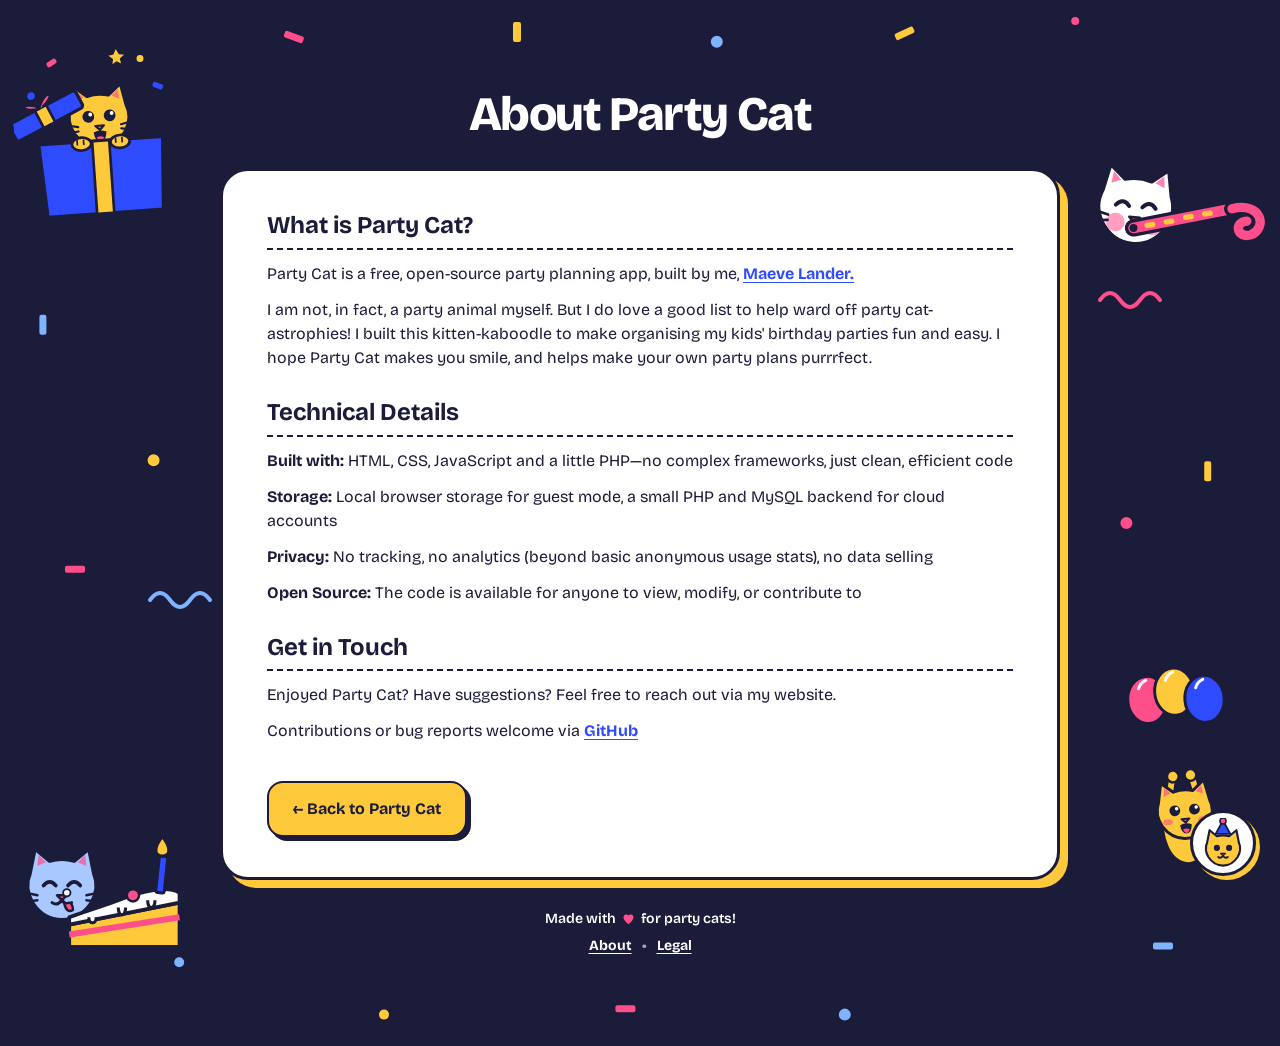
==== commit 74001190: "Refine themes: wide-screen art, login title row, title accent, no heading emoji - Margin cats sit in" ====
--- a/about.html
+++ b/about.html
@@ -11,28 +11,30 @@
 <body class="page-about">
     <!-- Theme artwork (decorative; each theme fills these slots) -->
     <div class="theme-art" aria-hidden="true">
-        <span class="art art-1"></span>
-        <span class="art art-2"></span>
-        <span class="art art-3"></span>
-        <span class="art art-4"></span>
-        <span class="art art-5"></span>
-        <span class="art art-6"></span>
+        <div class="theme-art-frame">
+            <span class="art art-1"></span>
+            <span class="art art-2"></span>
+            <span class="art art-3"></span>
+            <span class="art art-4"></span>
+            <span class="art art-5"></span>
+            <span class="art art-6"></span>
+        </div>
     </div>
 
     <div class="page-container">
         <div class="page-header">
-            <h1>🐱 About Party Cat</h1>
+            <h1>About Party Cat</h1>
         </div>
 
         <div class="page-content">
             <div class="page-section">
-                <h2>🎉 What is Party Cat?</h2>
+                <h2>What is Party Cat?</h2>
                 <p>Party Cat is a free, open-source party planning app, built by me, <a href="https://maevelander.net">Maeve Lander.</a></p>
                 <p>I am not, in fact, a party animal myself. But I do love a good list to help ward off party cat-astrophies! I built this kitten-kaboodle to make organising my kids' birthday parties fun and easy. I hope Party Cat makes you smile, and helps make your own party plans purrrfect.</p>
             </div>
 
             <div class="page-section">
-                <h2>🔧 Technical Details</h2>
+                <h2>Technical Details</h2>
                 <p><strong>Built with:</strong> HTML, CSS, JavaScript and a little PHP—no complex frameworks, just clean, efficient code</p>
                 <p><strong>Storage:</strong> Local browser storage for guest mode, a small PHP and MySQL backend for cloud accounts</p>
                 <p><strong>Privacy:</strong> No tracking, no analytics (beyond basic anonymous usage stats), no data selling</p>
@@ -40,7 +42,7 @@
             </div>
 
             <div class="page-section">
-                <h2>💌 Get in Touch</h2>
+                <h2>Get in Touch</h2>
                 <p>Enjoyed Party Cat? Have suggestions? Feel free to reach out via my website.</p>
                 <p>Contributions or bug reports welcome via <a href="https://github.com/maevelander/partycat">GitHub</a></p>
             </div>
--- a/style.css
+++ b/style.css
@@ -4,7 +4,8 @@
    Layout and structure for every page. Colours, fonts and shapes come from
    CSS custom properties that each theme sets in themes/<theme>/theme.css.
    The defaults below are a neutral fallback if no theme file loads.
-   Theme artwork slots: .theme-art .art-1….art-6 (page margins),
+   Theme artwork slots: .theme-art .art-1….art-6 (page margins, inside a
+   centred .theme-art-frame no wider than --art-max),
    .hero-art / .hero-art-alt (beside the title), .container::before/::after
    (card ears), .theme-toggle-icon (switcher button).
    ========================================================================== */
@@ -13,6 +14,8 @@
     --font-body: -apple-system, BlinkMacSystemFont, 'Segoe UI', Roboto, sans-serif;
     --font-display: var(--font-body);
     --font-num: var(--font-display);
+
+    --art-max: 1440px;
 
     --page-bg: #F4F4F6;
     --ink: #1D1D1F;
@@ -127,6 +130,18 @@
     overflow: hidden;
     pointer-events: none;
     z-index: 0;
+}
+
+/* Margin art is placed against this frame, not the window edges, so it stays
+   near the card on very wide screens. */
+.theme-art-frame {
+    position: absolute;
+    top: 0;
+    bottom: 0;
+    left: 0;
+    right: 0;
+    max-width: var(--art-max);
+    margin: 0 auto;
 }
 
 .theme-art .art {
@@ -359,11 +374,6 @@
     color: var(--title-accent, inherit);
 }
 
-/* The default 😸 is replaced by each theme's hero cat */
-.title-emoji {
-    display: var(--title-emoji-display, none);
-}
-
 /* --------------------------------------------------------------------------
    Tabs
    -------------------------------------------------------------------------- */
@@ -670,11 +680,27 @@
 }
 
 .auth-container .title-block {
-    margin-top: 0;
-}
-
+    flex-direction: row;
+    justify-content: center;
+    align-items: center;
+    gap: 14px;
+    margin: 0 0 24px;
+}
+
+/* A small hero cat to the left of the title, raised slightly because the
+   party hat makes a centred cat look low */
+.auth-container .hero-art {
+    width: 72px;
+    height: 80px;
+    margin: 0;
+    translate: 0 -6px;
+}
+
+/* Trim the heading to cap height and baseline, so the cat centres on the letters
+   rather than on a line box that includes room for descenders */
 .auth-container h1 {
     font-size: calc(var(--title-size, 64px) * 0.62);
+    text-box: trim-both cap alphabetic;
 }
 
 .auth-tabs {
--- a/themes/confetti/theme.css
+++ b/themes/confetti/theme.css
@@ -105,13 +105,17 @@
 .auth-container::before, .auth-container::after { background-image: url('ear.svg'); }
 
 /* Margin art */
+/* Confetti tiles across the full width, one frame-wide tile at a time */
 .theme-art {
-    background: url('confetti-layer.svg') no-repeat 0 0 / 100% 100%;
+    background: url('confetti-layer.svg') repeat-x center top / min(100%, var(--art-max)) 100%;
 }
 .theme-art .art-1 { background-image: url('cat-gift.svg');    width: 172px; height: 182px; left: 14px;  top: 40px;  transform: rotate(-4deg); }
 .theme-art .art-2 { background-image: url('cat-blower.svg');  width: 200px; height: 147px; right: 4px;  top: 120px; transform: rotate(6deg); }
 .theme-art .art-3 { background-image: url('cat-cake.svg');    width: 196px; height: 184px; left: 8px;   top: 780px; }
 .theme-art .art-4 { background-image: url('cat-balloon.svg'); width: 128px; height: 216px; right: 36px; top: 660px; transform: rotate(-5deg); }
+
+/* Login card: square artwork */
+.auth-container .hero-art { width: 80px; }
 
 /* Hero cat above the title */
 .title-block { gap: 6px; margin: 18px 0 30px; }
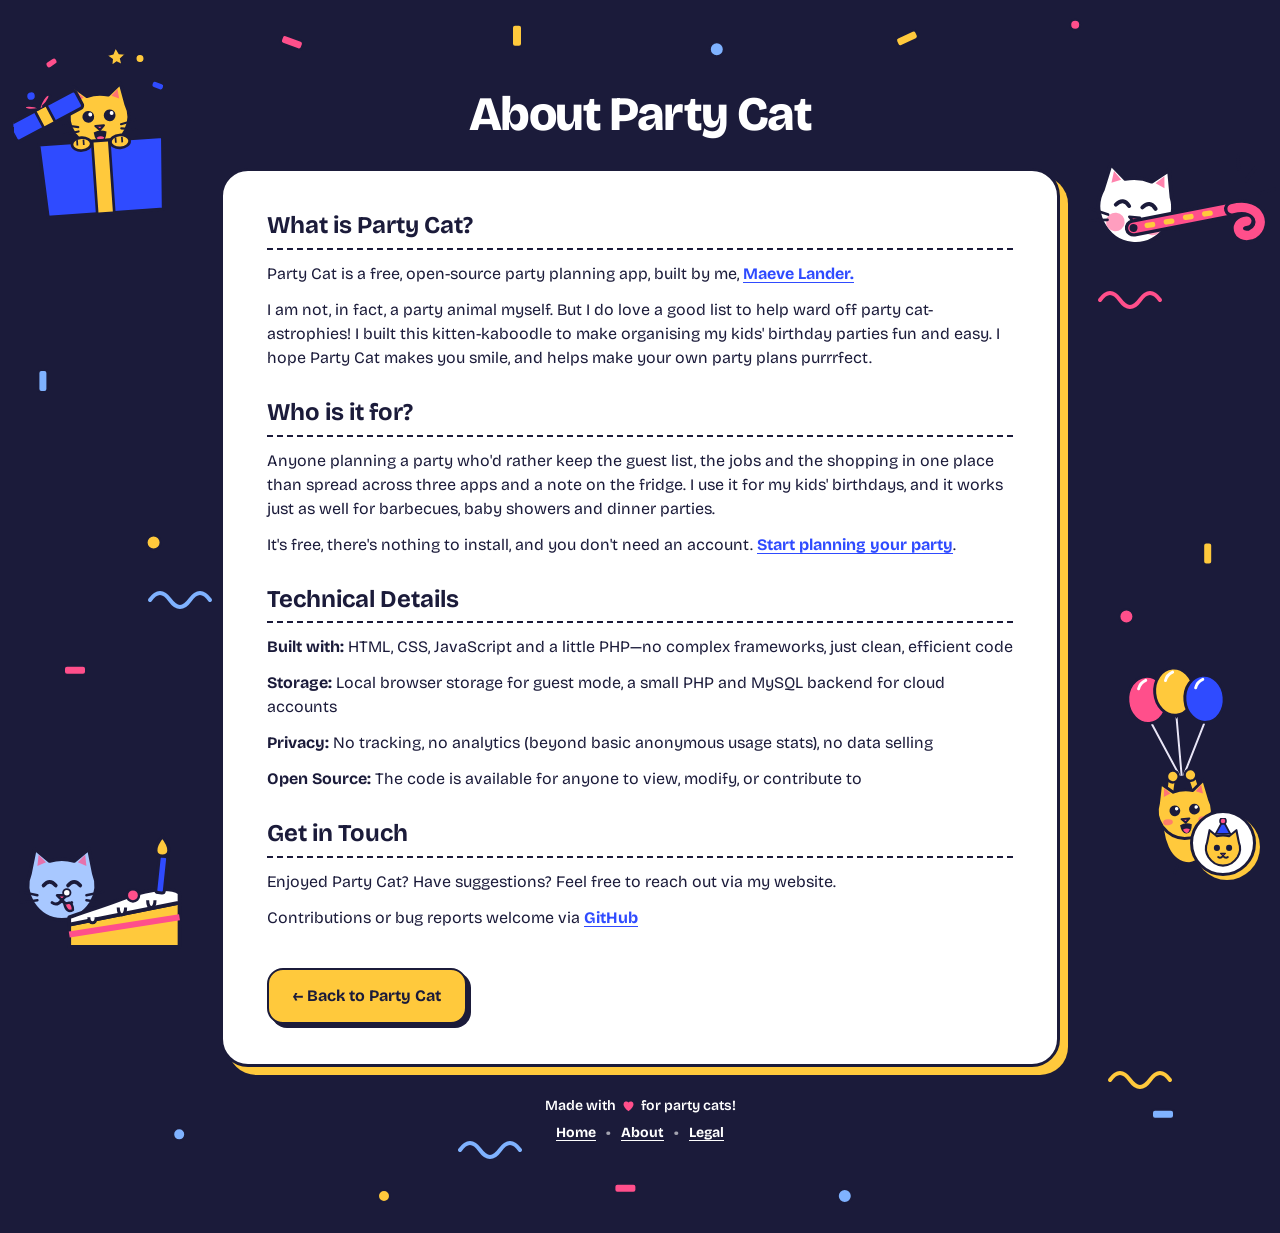
==== commit b1f9fbb3: "Add a marketing homepage and move the app to /dashboard The homepage gives search engines and AI ans" ====
--- a/about.html
+++ b/about.html
@@ -4,6 +4,18 @@
     <meta charset="UTF-8">
     <meta name="viewport" content="width=device-width, initial-scale=1.0">
     <title>About - Party Cat</title>
+    <meta name="description" content="Why I built Party Cat, a free, open-source party planner for RSVPs, to-dos and shopping lists, and how it handles your data.">
+    <link rel="canonical" href="https://partycat.app/about.html">
+    <meta property="og:type" content="website">
+    <meta property="og:site_name" content="Party Cat">
+    <meta property="og:url" content="https://partycat.app/about.html">
+    <meta property="og:title" content="About - Party Cat">
+    <meta property="og:description" content="Why I built Party Cat, a free, open-source party planner for RSVPs, to-dos and shopping lists, and how it handles your data.">
+    <meta property="og:image" content="https://partycat.app/og-image.png">
+    <meta name="twitter:card" content="summary_large_image">
+    <link rel="icon" href="favicon.svg" type="image/svg+xml">
+    <link rel="icon" href="favicon.ico" sizes="32x32">
+    <link rel="apple-touch-icon" href="apple-touch-icon.png">
     <link rel="stylesheet" href="style.css">
     <link rel="stylesheet" id="theme-stylesheet" href="themes/confetti/theme.css">
     <script src="themes/themes.js"></script>
@@ -34,6 +46,12 @@
             </div>
 
             <div class="page-section">
+                <h2>Who is it for?</h2>
+                <p>Anyone planning a party who'd rather keep the guest list, the jobs and the shopping in one place than spread across three apps and a note on the fridge. I use it for my kids' birthdays, and it works just as well for barbecues, baby showers and dinner parties.</p>
+                <p>It's free, there's nothing to install, and you don't need an account. <a href="/dashboard">Start planning your party</a>.</p>
+            </div>
+
+            <div class="page-section">
                 <h2>Technical Details</h2>
                 <p><strong>Built with:</strong> HTML, CSS, JavaScript and a little PHP—no complex frameworks, just clean, efficient code</p>
                 <p><strong>Storage:</strong> Local browser storage for guest mode, a small PHP and MySQL backend for cloud accounts</p>
@@ -47,7 +65,7 @@
                 <p>Contributions or bug reports welcome via <a href="https://github.com/maevelander/partycat">GitHub</a></p>
             </div>
 
-            <a href="index.html" class="back-link">← Back to Party Cat</a>
+            <a href="/dashboard" class="back-link">← Back to Party Cat</a>
         </div>
     </div>
 
@@ -58,6 +76,8 @@
                 Made with <span class="footer-heart" role="img" aria-label="love">💙</span> for party cats!
             </div>
             <div class="footer-links">
+                <a href="/?home" class="footer-link">Home</a>
+                <span class="footer-separator">•</span>
                 <a href="about.html" class="footer-link">About</a>
                 <span class="footer-separator">•</span>
                 <a href="legal.html" class="footer-link">Legal</a>
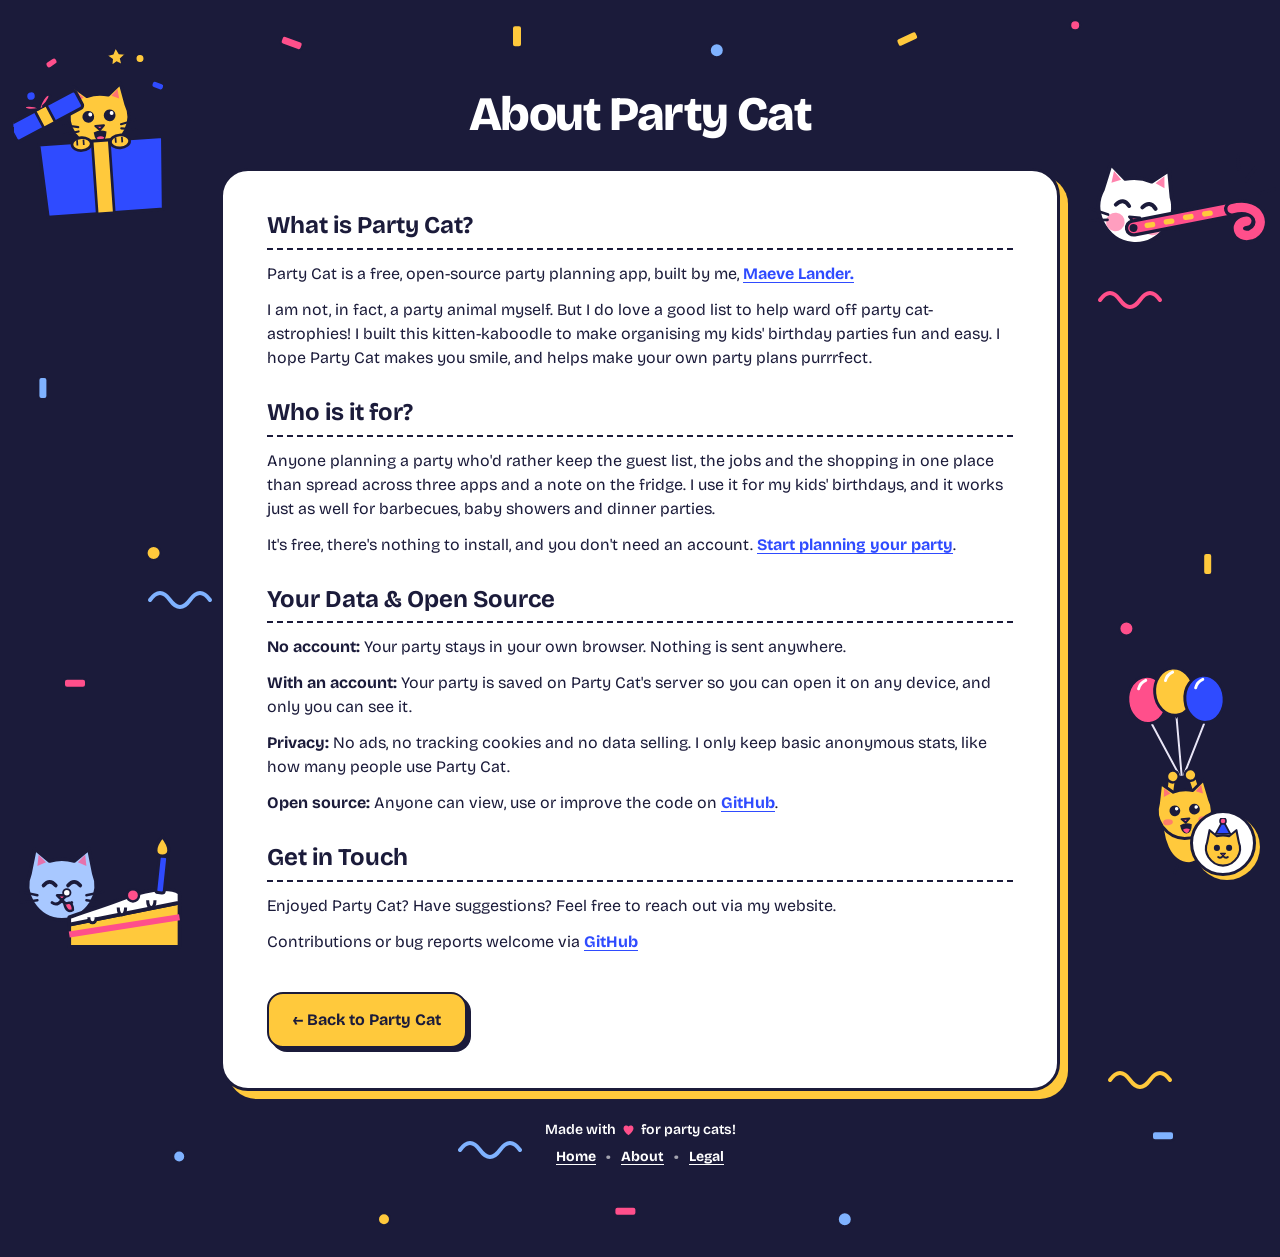
==== commit 72a1bf7f: "Swap About's technical details for plain-language data and open-source notes; homepage copy tweaks" ====
--- a/about.html
+++ b/about.html
@@ -52,11 +52,11 @@
             </div>
 
             <div class="page-section">
-                <h2>Technical Details</h2>
-                <p><strong>Built with:</strong> HTML, CSS, JavaScript and a little PHP—no complex frameworks, just clean, efficient code</p>
-                <p><strong>Storage:</strong> Local browser storage for guest mode, a small PHP and MySQL backend for cloud accounts</p>
-                <p><strong>Privacy:</strong> No tracking, no analytics (beyond basic anonymous usage stats), no data selling</p>
-                <p><strong>Open Source:</strong> The code is available for anyone to view, modify, or contribute to</p>
+                <h2>Your Data &amp; Open Source</h2>
+                <p><strong>No account:</strong> Your party stays in your own browser. Nothing is sent anywhere.</p>
+                <p><strong>With an account:</strong> Your party is saved on Party Cat's server so you can open it on any device, and only you can see it.</p>
+                <p><strong>Privacy:</strong> No ads, no tracking cookies and no data selling. I only keep basic anonymous stats, like how many people use Party Cat.</p>
+                <p><strong>Open source:</strong> Anyone can view, use or improve the code on <a href="https://github.com/maevelander/partycat">GitHub</a>.</p>
             </div>
 
             <div class="page-section">
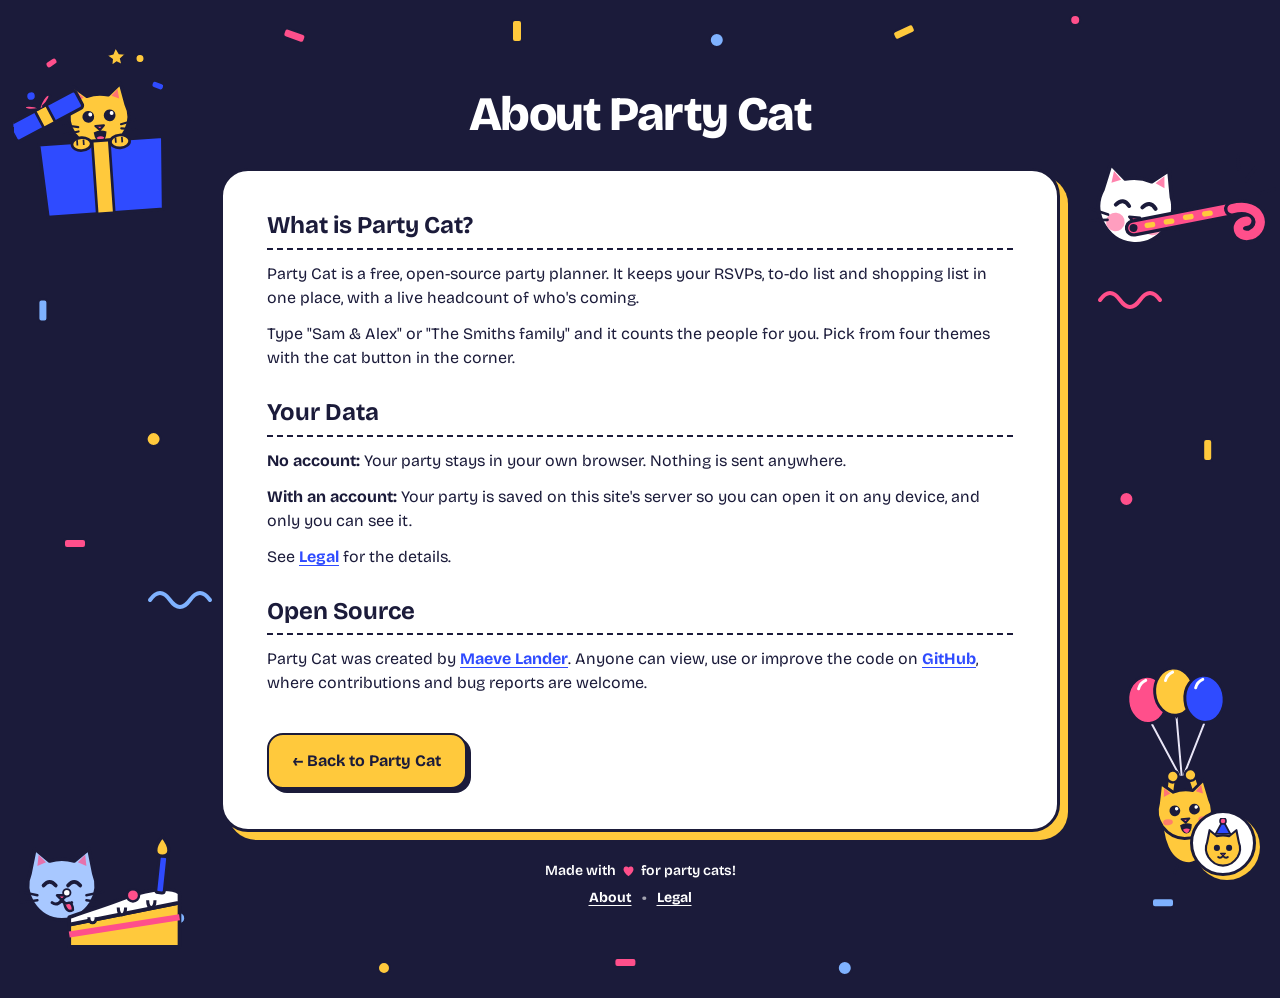
==== commit f67419ed: "Keep the repo to the open-source app; move partycat.app's site files out The app is index.html again" ====
--- a/about.html
+++ b/about.html
@@ -4,15 +4,7 @@
     <meta charset="UTF-8">
     <meta name="viewport" content="width=device-width, initial-scale=1.0">
     <title>About - Party Cat</title>
-    <meta name="description" content="Why I built Party Cat, a free, open-source party planner for RSVPs, to-dos and shopping lists, and how it handles your data.">
-    <link rel="canonical" href="https://partycat.app/about.html">
-    <meta property="og:type" content="website">
-    <meta property="og:site_name" content="Party Cat">
-    <meta property="og:url" content="https://partycat.app/about.html">
-    <meta property="og:title" content="About - Party Cat">
-    <meta property="og:description" content="Why I built Party Cat, a free, open-source party planner for RSVPs, to-dos and shopping lists, and how it handles your data.">
-    <meta property="og:image" content="https://partycat.app/og-image.png">
-    <meta name="twitter:card" content="summary_large_image">
+    <meta name="description" content="Party Cat is a free, open-source party planner for RSVPs, to-dos and shopping lists.">
     <link rel="icon" href="favicon.svg" type="image/svg+xml">
     <link rel="icon" href="favicon.ico" sizes="32x32">
     <link rel="apple-touch-icon" href="apple-touch-icon.png">
@@ -41,31 +33,23 @@
         <div class="page-content">
             <div class="page-section">
                 <h2>What is Party Cat?</h2>
-                <p>Party Cat is a free, open-source party planning app, built by me, <a href="https://maevelander.net">Maeve Lander.</a></p>
-                <p>I am not, in fact, a party animal myself. But I do love a good list to help ward off party cat-astrophies! I built this kitten-kaboodle to make organising my kids' birthday parties fun and easy. I hope Party Cat makes you smile, and helps make your own party plans purrrfect.</p>
+                <p>Party Cat is a free, open-source party planner. It keeps your RSVPs, to-do list and shopping list in one place, with a live headcount of who's coming.</p>
+                <p>Type "Sam &amp; Alex" or "The Smiths family" and it counts the people for you. Pick from four themes with the cat button in the corner.</p>
             </div>
 
             <div class="page-section">
-                <h2>Who is it for?</h2>
-                <p>Anyone planning a party who'd rather keep the guest list, the jobs and the shopping in one place than spread across three apps and a note on the fridge. I use it for my kids' birthdays, and it works just as well for barbecues, baby showers and dinner parties.</p>
-                <p>It's free, there's nothing to install, and you don't need an account. <a href="/dashboard">Start planning your party</a>.</p>
+                <h2>Your Data</h2>
+                <p><strong>No account:</strong> Your party stays in your own browser. Nothing is sent anywhere.</p>
+                <p><strong>With an account:</strong> Your party is saved on this site's server so you can open it on any device, and only you can see it.</p>
+                <p>See <a href="legal.html">Legal</a> for the details.</p>
             </div>
 
             <div class="page-section">
-                <h2>Your Data &amp; Open Source</h2>
-                <p><strong>No account:</strong> Your party stays in your own browser. Nothing is sent anywhere.</p>
-                <p><strong>With an account:</strong> Your party is saved on Party Cat's server so you can open it on any device, and only you can see it.</p>
-                <p><strong>Privacy:</strong> No ads, no tracking cookies and no data selling. I only keep basic anonymous stats, like how many people use Party Cat.</p>
-                <p><strong>Open source:</strong> Anyone can view, use or improve the code on <a href="https://github.com/maevelander/partycat">GitHub</a>.</p>
+                <h2>Open Source</h2>
+                <p>Party Cat was created by <a href="https://maevelander.net">Maeve Lander</a>. Anyone can view, use or improve the code on <a href="https://github.com/maevelander/partycat">GitHub</a>, where contributions and bug reports are welcome.</p>
             </div>
 
-            <div class="page-section">
-                <h2>Get in Touch</h2>
-                <p>Enjoyed Party Cat? Have suggestions? Feel free to reach out via my website.</p>
-                <p>Contributions or bug reports welcome via <a href="https://github.com/maevelander/partycat">GitHub</a></p>
-            </div>
-
-            <a href="/dashboard" class="back-link">← Back to Party Cat</a>
+            <a href="index.html" class="back-link">← Back to Party Cat</a>
         </div>
     </div>
 
@@ -76,8 +60,6 @@
                 Made with <span class="footer-heart" role="img" aria-label="love">💙</span> for party cats!
             </div>
             <div class="footer-links">
-                <a href="/?home" class="footer-link">Home</a>
-                <span class="footer-separator">•</span>
                 <a href="about.html" class="footer-link">About</a>
                 <span class="footer-separator">•</span>
                 <a href="legal.html" class="footer-link">Legal</a>
@@ -91,4 +73,4 @@
     </button>
 
 </body>
-</html>+</html>
